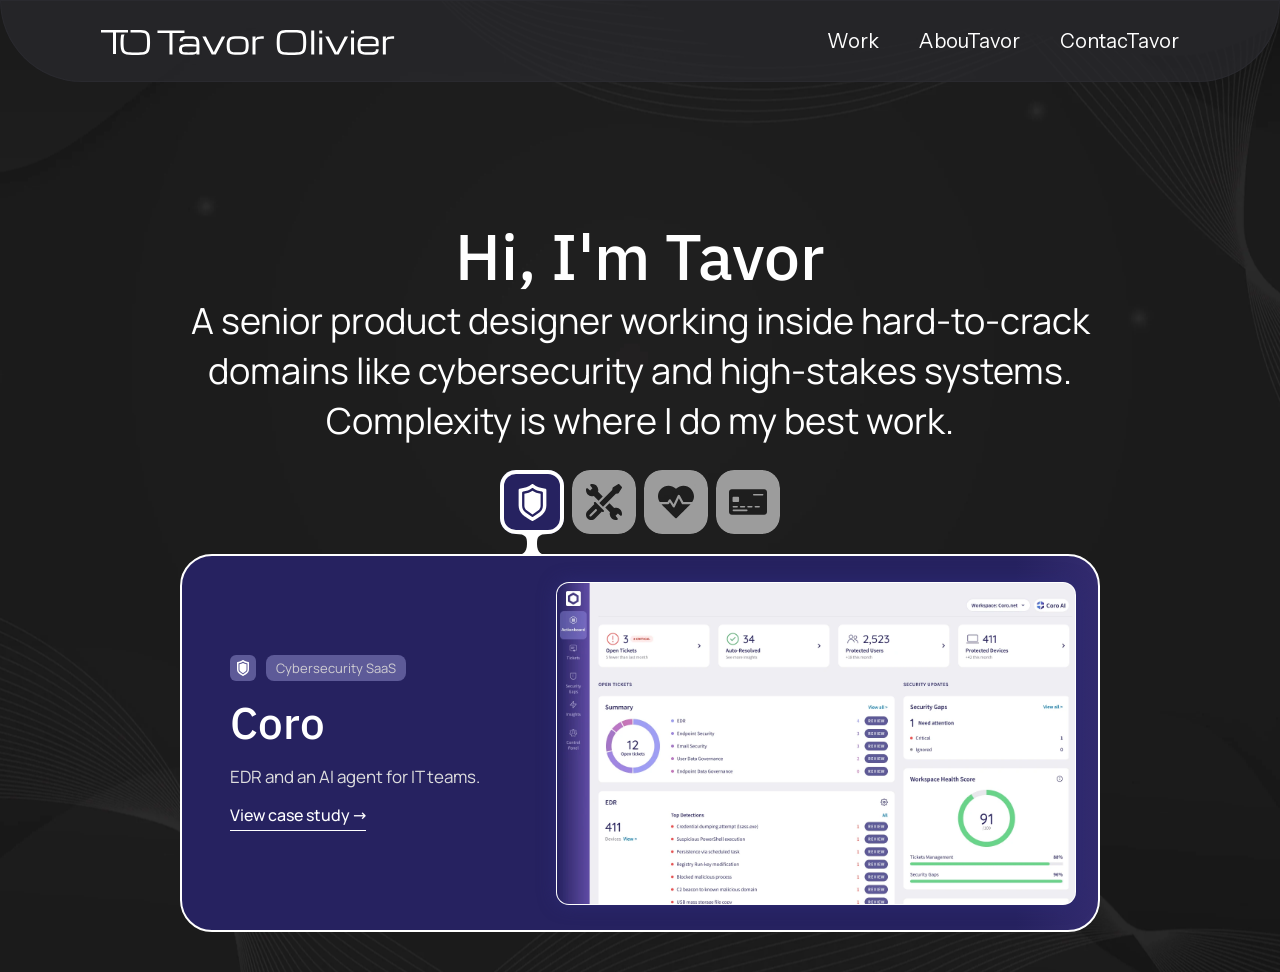
==== index.html @ 9c92b61e "Add portfolio site: home, about and shared header Home at the site root, About in about/. The header" ====
<!DOCTYPE html>
<html lang="en">
<head>
<meta charset="utf-8">
<meta name="viewport" content="width=device-width, initial-scale=1">
<title>Tavor Olivier — Product Designer</title>
<meta name="description" content="A senior product designer working inside hard-to-crack domains like cybersecurity and high-stakes systems. Complexity is where I do my best work.">
<link rel="stylesheet" href="shared/fonts.css">
<link rel="stylesheet" href="shared/header.css">
<script src="shared/header.js"></script>
<style>
  :root{
    --font-heading:"IBM Plex Sans",system-ui,sans-serif;
    --font-body:"Manrope",system-ui,sans-serif;
    --font-nav:"Instrument Sans","Manrope",system-ui,sans-serif;
    --white:#fff;
    --card-a:#262260;
    --card-b:#614DA6;
    --tag:#5D5A98;
    --tag-bg:#5D5A98;
    --tag-text:#CFCDD2;
    --shot-bg:#fff;
    --desc:#DEDEDE;
    --shadow:#2D2A75;
    --gutter:100px;
  }
  /* Each project card takes the colors of its own app. Set from the selected tab. */
  .work[data-theme="coro"]{--stop-a:91.041%;--stop-b:131.52%}
  .work[data-theme="well"]{--card-a:#0946A5;--card-b:#7091FF;--tag:#1B4494;--tag-bg:rgba(33,55,114,.45);--shot-bg:rgba(169,187,245,.4)}
  .work[data-theme="jsk"]{--card-a:#1B4A4D;--card-b:#1F3C49;--tag:#29585B;--tag-bg:rgba(15,47,52,.45);--tag-text:#E6F6F1;--desc:rgba(230,246,241,.85);--shadow:rgba(15,47,52,.55)}
  .work[data-theme="bit"]{--card-a:#2EB3B8;--card-b:#188087;--tag:#256476;--tag-bg:rgba(14,40,62,.45);--tag-text:#E6F6F1;--desc:rgba(230,246,241,.85);--shadow:rgba(14,40,62,.45)}
  *{box-sizing:border-box;margin:0;padding:0}
  html{-webkit-text-size-adjust:100%}
  body{
    min-height:100vh;
    font-family:var(--font-body);
    color:var(--white);
    background-color:#161415;
    display:flex;flex-direction:column;
  }
  /* Background (Figma 68:75): shown at design size, centered; larger windows scale it up */
  body::before{
    content:"";position:fixed;z-index:-1;left:50%;top:50%;transform:translate(-50%,-50%);pointer-events:none;
    width:max(1760px,100vw);height:max(1173px,100vh);
    background:#161415 url("img/home-bg-dark-lines.webp") center/cover no-repeat;
  }
  @media (max-width:720px){body::before{width:100vw;height:100vh;height:100lvh}}
  a{color:inherit}
  button{font:inherit;color:inherit;background:none;border:0;cursor:pointer}


  /* Hero */
  .hero{flex:1;display:flex;flex-direction:column;align-items:center;padding:138px var(--gutter) 40px}
  .hero__name{font-family:var(--font-heading);font-size:64px;line-height:72px;font-weight:500;text-align:center}
  .hero__lede{
    margin-top:4px;max-width:1040px;padding-bottom:24px;
    font-family:var(--font-body);font-weight:400;font-size:36px;line-height:50px;letter-spacing:0;text-align:center;
  }

  .hero__line{display:block;text-wrap:balance}

  /* Tabs + card */
  .work{position:relative;width:min(920px,100%);display:flex;flex-direction:column;align-items:center;gap:20px}
  .tabs{position:relative;display:flex;gap:8px}
  .tab{
    position:relative;width:64px;height:64px;display:grid;place-items:center;
    border-radius:18px;background:rgba(255,255,255,.7);opacity:.8;
    transition:opacity .2s ease,transform .2s ease,background-color .2s ease;
  }
  .tab svg{width:36px;height:36px;display:block}
  .tab:hover{opacity:1;transform:translateY(-2px)}
  .tab[aria-selected="true"]{
    opacity:1;transform:none;border-radius:16px;
    background:linear-gradient(to right,var(--card-a) var(--stop-a,0%),var(--card-b) var(--stop-b,100%));
    box-shadow:inset 0 0 0 4px var(--white);
    color:var(--white)!important;
  }
  .tab:focus-visible{outline:3px solid var(--white);outline-offset:3px}
  .tab--cyber{color:#B4748D}.tab--field{color:#B37895}.tab--health{color:#B4748D}.tab--gov{color:#C57790}.tab--fin{color:#D2899C}
  .tab--cyber svg{width:37px;height:37px}.tab--fin svg{width:38px;height:38px}
  /* Cut-out icons: the tab is a translucent plate with the icon shape punched out, so whatever is behind the tab shows through. */
  .tab:not([aria-selected="true"]){background:none}
  .tab:not([aria-selected="true"])::before{
    content:"";position:absolute;inset:0;border-radius:18px;background:rgba(255,255,255,.7);
    -webkit-mask-image:var(--ic),linear-gradient(#000,#000);mask-image:var(--ic),linear-gradient(#000,#000);
    -webkit-mask-size:var(--ics,36px) var(--ics,36px),100% 100%;mask-size:var(--ics,36px) var(--ics,36px),100% 100%;
    -webkit-mask-position:center,0 0;mask-position:center,0 0;
    -webkit-mask-repeat:no-repeat,no-repeat;mask-repeat:no-repeat,no-repeat;
    -webkit-mask-composite:xor;mask-composite:exclude;
  }
  .tab:not([aria-selected="true"]) svg{opacity:0}
  .tab--cyber{--ics:37px}.tab--fin{--ics:38px}

  .connector{
    position:absolute;top:100%;left:16px;width:32px;height:22px;z-index:2;pointer-events:none;
    color:var(--white);transition:left .35s cubic-bezier(.4,0,.2,1);
  }
  .connector svg{display:block;width:100%;height:100%}

  .card{
    position:relative;width:100%;height:378px;border-radius:32px;border:2px solid var(--white);
    background:linear-gradient(to right,var(--card-a) var(--stop-a,0%),var(--card-b) var(--stop-b,100%));
  }
  .panel{position:absolute;inset:0;animation:enter .35s ease both}
  .panel[hidden]{display:none}
  @keyframes enter{from{opacity:0;transform:translateY(6px)}to{opacity:1;transform:none}}

  .copy{position:absolute;left:48px;top:50%;transform:translateY(-50%);width:340px;display:flex;flex-direction:column;gap:16px;align-items:flex-start}
  .row{display:flex;align-items:center;gap:10px}
  .row__icon{width:26px;height:26px;border-radius:6px;background:var(--tag);display:grid;place-items:center;color:#fff}
  .row__icon svg{width:16px;height:16px;display:block}
  .row__tag{background:var(--tag-bg);color:var(--tag-text);border-radius:8px;padding:4px 10px;font-size:13px;line-height:18px;font-weight:400;white-space:nowrap}
  .copy h2{font-family:var(--font-heading);font-weight:500;font-size:44px;line-height:52px;letter-spacing:0}
  .copy p{font-size:17px;line-height:23px;color:var(--desc)}
  .copy a{display:inline-block;font-weight:500;font-size:16px;line-height:22px;padding-bottom:4px;border-bottom:1.5px solid var(--white);text-decoration:none}
  .copy a:hover{opacity:.85}
  .copy a:focus-visible{outline:2px solid #fff;outline-offset:4px;border-radius:2px}

  .shot{
    position:absolute;left:375px;top:26.5px;width:518px;height:321px;overflow:hidden;
    border-radius:12px;background:var(--shot-bg);
    box-shadow:0 0 0 1px var(--white),0 0 18px var(--shadow);
  }
  .shot img.cover{position:absolute;left:0;top:0;width:533px;height:395px;display:block;max-width:none}
  .shot--soft{background:#EFEEF1}
  /* Just say Know card: teal gradient + molecule background from the Figma design */
  .work[data-theme="jsk"] .card{background:url("img/jsk-card-bg-dark.webp") center/cover no-repeat border-box,linear-gradient(to bottom,#1B4A4D 40.87%,#1F3C49 107.39%);background-origin:border-box}
  .shot--jsk{left:476px;top:36px;width:411px;height:306px;border-radius:20px;background:rgba(230,246,241,.55)}
  .shot--jsk img{position:absolute;display:block;height:auto;border-radius:15px}
  .shot--well img{position:absolute;display:block;height:auto}
  /* Bit card: teal gradient with two soft ellipses in the corners, from the Figma design */
  .work[data-theme="bit"] .card{background:radial-gradient(ellipse 32.4% 53.1% at 86% 100.9%,rgba(46,179,184,.18) 99.6%,rgba(46,179,184,0) 100%),radial-gradient(ellipse 23.4% 44.2% at 6.8% 109.7%,rgba(46,179,184,.12) 99.6%,rgba(46,179,184,0) 100%),linear-gradient(to bottom,#2EB3B8 0%,#188087 107.39%);overflow:hidden}
  .work[data-theme="bit"] .row__icon{color:#E6F6F1}
  .copy .bitmark{display:block;width:110px;height:60.5px;margin:-4px 0 -2px}
  .shot--bit{left:476px;top:36px;width:411px;height:306px;border-radius:20px;background:rgba(230,246,241,.55)}
  .shot--bit img{position:absolute;display:block;height:auto}
  .soon{position:absolute;inset:8px;border:1.5px dashed #CFCDD2;border-radius:10px;display:grid;place-items:center;font-size:15px;color:#76757D;background:#EFEEF1}

  /* Contact */
  .contact-wrap{padding:30px var(--gutter) 60px}
  .contact{
    display:flex;align-items:center;justify-content:space-between;gap:24px;
    min-height:64px;padding:8px 56px;border-radius:59px;
    background:rgba(239,238,241,.09);-webkit-backdrop-filter:blur(4px);backdrop-filter:blur(4px);
  }
  .contact h2{font-family:var(--font-heading);font-weight:300;font-size:32px;line-height:48px}
  .contact ul{display:flex;gap:36px;list-style:none}
  .contact a{font-size:18px;line-height:25px;text-decoration:none}
  .contact a:hover{text-decoration:underline;text-underline-offset:5px}

  a:focus-visible{outline:2px solid #fff;outline-offset:4px}


  /* Tablet and phone */
  @media (max-width:1100px){
    :root{--gutter:40px}
    .hero__lede{font-size:30px;line-height:42px}
  }
  @media (max-width:980px){
    .card{height:auto}
    .panel{position:relative;inset:auto;display:flex;flex-direction:column;align-items:center;gap:28px;padding:36px 28px 32px}
    .panel[hidden]{display:none}
    .copy{position:static;transform:none;width:100%}
    .shot{position:relative;left:auto;top:auto;width:100%;max-width:518px;aspect-ratio:518/321;height:auto}
    .shot--jsk,.shot--bit{aspect-ratio:411/306;max-width:411px}
    .shot img.cover{width:103%;height:auto}
  }
  @media (max-width:720px){
    :root{--gutter:20px}
    .hero{padding:138px var(--gutter) 56px}
    .hero__name{font-size:44px;line-height:52px}
    .hero__lede{font-size:22px;line-height:32px;letter-spacing:.01em}
    .tab{width:54px;height:54px;border-radius:15px}
    .tab svg,.tab--cyber svg,.tab--fin svg{width:30px;height:30px}
    .tabs{gap:6px}
    .connector{left:11px;width:32px}
    .card{border-radius:24px}
    .copy h2{font-size:36px;line-height:44px}
    .contact{flex-direction:column;align-items:flex-start;border-radius:32px;padding:20px 24px;gap:8px}
    .contact h2{font-size:24px;line-height:34px}
    .contact-wrap{padding:16px var(--gutter) 32px}
  }
  @media (prefers-reduced-motion:reduce){
    .panel{animation:none}.connector,.tab{transition:none}
  }
</style>
</head>
<body>

<svg width="0" height="0" style="position:absolute" aria-hidden="true" focusable="false">
  <defs>
    <symbol id="i-shield" viewBox="0 0 37 37"><path fill-rule="evenodd" clip-rule="evenodd" d="M17.8814 36.819C18.2572 37.0601 18.7428 37.0601 19.1186 36.819C19.1186 36.819 23.0094 34.3452 26.4839 32.1333C30.155 29.7983 32.375 25.7514 32.375 21.4027V5.78123C32.375 5.19501 31.9356 4.70129 31.3517 4.63307C26.5359 4.06767 22.3272 2.82354 19.24 0.265915C18.8122 -0.0884756 18.1878 -0.0884756 17.76 0.265915C14.6728 2.82354 10.4641 4.06767 5.64829 4.63307C5.06439 4.70129 4.625 5.19501 4.625 5.78123V21.4027C4.625 25.7514 6.84497 29.7983 10.5161 32.1333C13.9906 34.3452 17.8814 36.819 17.8814 36.819ZM17.8294 32.7369L11.6029 28.4576C9.40606 26.9475 8.09375 24.4535 8.09375 21.7884V8.67185C8.09375 8.08795 8.52735 7.59596 9.11126 7.52427C12.5395 7.10051 15.54 6.25182 17.7369 4.33187C18.1763 3.95204 18.8237 3.95204 19.2631 4.33187C21.46 6.25182 24.4605 7.10051 27.8945 7.52427C28.4727 7.59596 28.9062 8.08795 28.9062 8.67185V21.7884C28.9062 24.4535 27.5939 26.9475 25.3971 28.4576L19.1706 32.7369L19.003 32.8386L18.7891 32.9173L18.5983 32.9485H18.4017L18.2109 32.9173L18.026 32.8514L17.8929 32.7814C17.8698 32.7675 17.8467 32.7525 17.8294 32.7369ZM18.5 30.3937L12.9153 26.5521C11.3428 25.4733 10.4062 23.6921 10.4062 21.7884V9.67894C13.5397 9.19794 16.3031 8.30359 18.5 6.68426C20.6969 8.30359 23.4603 9.19794 26.5938 9.67894V21.7884C26.5938 23.6921 25.6572 25.4733 24.0847 26.5521L18.5 30.3937Z" fill="currentColor"/></symbol>
    <symbol id="i-tools" viewBox="0 0 36 36"><path d="M12.0585 7.83246C12.2837 7.03849 12.3488 6.19566 12.2467 5.37511C12.0769 4.00859 11.472 2.7713 10.4977 1.79698C10.2432 1.54245 9.96356 1.30816 9.66663 1.10088C8.6355 0.380953 7.42198 0.000211053 6.15748 1.15901e-07C5.79572 -7.01966e-05 5.43164 0.0318517 5.07495 0.0949923C4.69948 0.161508 4.39812 0.415828 4.26902 0.775125C4.13937 1.13576 4.21003 1.52515 4.45802 1.81673L6.42495 4.12966L4.12973 6.42487L1.81688 4.45795C1.52515 4.20989 1.13569 4.1393 0.775055 4.26902C0.415688 4.39833 0.161438 4.69969 0.0949923 5.07495C0.0318517 5.43129 -7.01966e-05 5.79551 1.15901e-07 6.15741C0.000281366 7.42198 0.380953 8.6355 1.10088 9.66663C1.30795 9.96328 1.54216 10.2428 1.79698 10.4977C2.7713 11.472 4.00859 12.0769 5.37511 12.2467C6.19566 12.3488 7.03842 12.2837 7.83246 12.0585L12.531 16.757L16.757 12.531L12.0585 7.83246Z" fill="currentColor"/><path d="M23.9415 28.1676C23.7163 28.9616 23.6512 29.8044 23.7532 30.6249C23.9231 31.9915 24.5279 33.2288 25.5023 34.2031C25.7572 34.458 26.0367 34.6921 26.3334 34.8992C27.3646 35.6191 28.578 35.9998 29.8426 36.0001C30.2045 36.0001 30.5687 35.9682 30.9251 35.9051C31.3003 35.8385 31.6017 35.5844 31.731 35.225C31.8608 34.8644 31.7901 34.475 31.542 34.1833L29.5751 31.8704L31.8703 29.5752L34.1833 31.5421C34.4748 31.7901 34.8643 31.8608 35.2249 31.7311C35.5842 31.6019 35.8386 31.3006 35.905 30.9251C35.9681 30.5685 36.0001 30.2043 36 29.8427C35.9998 28.5781 35.619 27.3646 34.8991 26.3334C34.6918 26.0365 34.4576 25.7569 34.203 25.5023C33.2287 24.528 31.9914 23.9232 30.6249 23.7533C29.8043 23.6513 28.9616 23.7164 28.1675 23.9415L23.469 19.243L19.243 23.4691L23.9415 28.1676Z" fill="currentColor"/><path d="M35.6894 2.69549L33.3045 0.310628C32.9523 -0.0416373 32.4127 -0.10084 31.9925 0.166628L27.0701 3.29898C26.8289 3.45254 26.6583 3.70138 26.6022 3.98193L26.1805 6.0906L13.2908 18.9803L17.0197 22.7092L29.9093 9.81948L32.0181 9.39775C32.2986 9.34164 32.5474 9.17106 32.701 8.92975L35.8332 4.00759C36.1008 3.58733 36.0417 3.04775 35.6894 2.69549Z" fill="currentColor"/><path d="M17.6412 26.3138L9.68626 18.3588C9.27437 17.947 8.60661 17.947 8.19472 18.3588C7.78283 18.7707 7.78283 19.4385 8.19472 19.8504L8.44334 20.099L1.54217 27.0002C-0.513976 29.0563 -0.513976 32.4018 1.54217 34.4579C3.59832 36.5141 6.94379 36.5141 8.99994 34.4579L15.9011 27.5568L16.1497 27.8054C16.5616 28.2173 17.2294 28.2173 17.6413 27.8054C18.053 27.3935 18.053 26.7257 17.6412 26.3138ZM10.6104 26.8813L5.24335 32.2483C4.83146 32.6602 4.1637 32.6602 3.75181 32.2483C3.33992 31.8364 3.33992 31.1687 3.75181 30.7568L9.11884 25.3897C9.53073 24.9779 10.1985 24.9779 10.6104 25.3897C11.0222 25.8016 11.0222 26.4694 10.6104 26.8813Z" fill="currentColor"/></symbol>
    <symbol id="i-health" viewBox="0 0 36 36"><path d="M17.9898 4.74549C10.1429 -2.11775 0.165634 3.91249 0.00202879 12.0875C-0.0396633 14.1709 0.561744 16.2003 1.75886 18.0712H9.51824L10.8984 15.7709C11.2991 15.1031 12.2689 15.0816 12.6924 15.7474L15.6043 20.3232L19.849 11.3624C20.2191 10.5806 21.3223 10.5557 21.7306 11.3139L25.3691 18.0712H34.2207C40.7776 7.82326 27.8188 -3.85132 17.9898 4.74549Z" fill="currentColor"/><path d="M23.8107 19.6257L20.8623 14.1501L16.693 22.9519C16.3383 23.7007 15.295 23.7658 14.8502 23.0666L11.8291 18.3193L11.0197 19.6683C10.8291 19.986 10.4858 20.1803 10.1154 20.1803H3.42719C3.63684 20.3997 2.51945 19.2846 17.2459 33.9348C17.6572 34.344 18.3221 34.3441 18.7335 33.9348C33.2333 19.51 32.343 20.3993 32.5522 20.1803H24.7392C24.3512 20.1804 23.9946 19.9674 23.8107 19.6257Z" fill="currentColor"/></symbol>
    <symbol id="i-gov" viewBox="0 0 36 36"><path d="M33.165 10.1081L19.0688 2.52C18.405 2.16 17.6006 2.16 16.9369 2.52L2.83502 10.1081C2.46939 10.305 2.23877 10.6875 2.23877 11.1037V13.1681C2.23877 13.7925 2.74502 14.2987 3.36939 14.2987H32.6194C33.2438 14.2987 33.75 13.7925 33.75 13.1681V11.1037C33.75 10.6875 33.5194 10.305 33.1538 10.1081H33.165ZM18 11.3681C16.7456 11.3681 15.7275 10.35 15.7275 9.09562C15.7275 7.84125 16.7456 6.82312 18 6.82312C19.2544 6.82312 20.2725 7.84125 20.2725 9.09562C20.2725 10.35 19.2544 11.3681 18 11.3681Z" fill="currentColor"/><path d="M31.9781 30.0262H4.02188C3.04313 30.0262 2.25 30.8194 2.25 31.7981V33.1256C2.25 33.4687 2.52562 33.7444 2.86875 33.7444H33.1313C33.4744 33.7444 33.75 33.4687 33.75 33.1256V31.7981C33.75 30.8194 32.9569 30.0262 31.9781 30.0262Z" fill="currentColor"/><path d="M4.56189 15.4293V28.9012H7.97064V19.7718C7.97064 18.6074 8.91564 17.6624 10.08 17.6624C11.2444 17.6624 12.1894 18.6074 12.1894 19.7718V28.9012H15.8906V19.7718C15.8906 18.6074 16.8356 17.6624 18 17.6624C19.1644 17.6624 20.1094 18.6074 20.1094 19.7718V28.9012H23.8106V19.7718C23.8106 18.6074 24.7556 17.6624 25.92 17.6624C27.0844 17.6624 28.0294 18.6074 28.0294 19.7718V28.9012H31.4381V15.4293H4.56189Z" fill="currentColor"/></symbol>
    <symbol id="i-fin" viewBox="0 0 38 38"><path d="M35.2113 6.14685H2.78878C1.25103 6.14685 0 7.39788 0 8.93563V29.0645C0 30.6022 1.25103 31.8532 2.78878 31.8532H35.2112C36.749 31.8532 38 30.6022 38 29.0645V8.93563C38.0001 7.39788 36.749 6.14685 35.2113 6.14685ZM11.6892 22.8846H15.4562C15.9082 22.8846 16.2744 23.251 16.2744 23.7029C16.2744 24.1548 15.9081 24.5211 15.4562 24.5211H11.6892C11.2372 24.5211 10.8709 24.1548 10.8709 23.7029C10.8709 23.251 11.2373 22.8846 11.6892 22.8846ZM3.53876 14.677C3.53876 14.225 3.9051 13.8587 4.35702 13.8587H9.25903C9.71102 13.8587 10.0773 14.2251 10.0773 14.677V18.2212C10.0773 18.6731 9.71095 19.0394 9.25903 19.0394H4.35702C3.90503 19.0394 3.53876 18.6731 3.53876 18.2212V14.677ZM4.35702 22.8846H8.124C8.57599 22.8846 8.94226 23.251 8.94226 23.7029C8.94226 24.1548 8.57592 24.5211 8.124 24.5211H4.35702C3.90503 24.5211 3.53876 24.1548 3.53876 23.7029C3.53876 23.251 3.90518 22.8846 4.35702 22.8846ZM17.8051 28.1599H4.35702C3.90503 28.1599 3.53876 27.7935 3.53876 27.3416C3.53876 26.8897 3.9051 26.5233 4.35702 26.5233H17.8051C18.2571 26.5233 18.6234 26.8897 18.6234 27.3416C18.6234 27.7935 18.2571 28.1599 17.8051 28.1599ZM22.7883 24.5211H19.0213C18.5693 24.5211 18.2031 24.1548 18.2031 23.7029C18.2031 23.251 18.5694 22.8846 19.0213 22.8846H22.7883C23.2403 22.8846 23.6066 23.251 23.6066 23.7029C23.6066 24.1548 23.2403 24.5211 22.7883 24.5211ZM30.1205 24.5211H26.3535C25.9015 24.5211 25.5352 24.1548 25.5352 23.7029C25.5352 23.251 25.9016 22.8846 26.3535 22.8846H30.1205C30.5725 22.8846 30.9387 23.251 30.9387 23.7029C30.9387 24.1548 30.5723 24.5211 30.1205 24.5211ZM33.6431 12.5677H24.7584C24.3064 12.5677 23.9401 12.2014 23.9401 11.7495C23.9401 11.2976 24.3065 10.9312 24.7584 10.9312H33.6431C34.0951 10.9312 34.4613 11.2976 34.4613 11.7495C34.4613 12.2014 34.0949 12.5677 33.6431 12.5677Z" fill="currentColor"/></symbol>
  </defs>
</svg>

<site-header current="home" root=""></site-header>

<main class="hero" id="work">
  <p class="hero__name">Hi, I'm Tavor</p>
  <h1 class="hero__lede"><span class="hero__line">A senior product designer working inside hard-to-crack domains like cybersecurity and high-stakes systems.</span> <span class="hero__line">Complexity is where I do my best&nbsp;work.</span></h1>

  <section class="work" data-theme="coro" aria-label="Selected work">
    <div class="tabs" role="tablist" aria-label="Project fields">
      <button class="tab tab--cyber" role="tab" id="tab-coro" data-theme="coro" aria-controls="panel-coro" aria-selected="true" aria-label="Cybersecurity" title="Cybersecurity"><svg aria-hidden="true"><use href="#i-shield"/></svg></button>
      <button class="tab tab--field" role="tab" id="tab-well" data-theme="well" aria-controls="panel-well" aria-selected="false" tabindex="-1" aria-label="Field operations" title="Field operations"><svg aria-hidden="true"><use href="#i-tools"/></svg></button>
      <button class="tab tab--health" role="tab" id="tab-jsk" data-theme="jsk" aria-controls="panel-jsk" aria-selected="false" tabindex="-1" aria-label="Public health" title="Public health"><svg aria-hidden="true"><use href="#i-health"/></svg></button>
      <button class="tab tab--fin" role="tab" id="tab-bit" data-theme="bit" aria-controls="panel-bit" aria-selected="false" tabindex="-1" aria-label="Fintech" title="Fintech"><svg aria-hidden="true"><use href="#i-fin"/></svg></button>
      <span class="connector" id="connector" aria-hidden="true">
        <svg viewBox="0 0 32 20" preserveAspectRatio="none"><path d="M0 0H32C22 0 21 3 21 9C21 17 26 19 32 20H0C6 19 11 17 11 9C11 3 10 0 0 0Z" fill="currentColor"/></svg>
      </span>
    </div>

    <div class="card">
      <!-- Coro -->
      <div class="panel" role="tabpanel" id="panel-coro" aria-labelledby="tab-coro">
        <div class="copy">
          <div class="row"><span class="row__icon"><svg aria-hidden="true"><use href="#i-shield"/></svg></span><span class="row__tag">Cybersecurity SaaS</span></div>
          <h2>Coro</h2>
          <p>EDR and an AI agent for IT teams.</p>
          <a href="https://claude.ai/artifact/3WzEWw4CBtZPZ6rpHVySbU">View case study →</a>
        </div>
        <div class="shot"><img class="cover" src="img/coro-actionboard.webp" alt="Coro Actionboard, the EDR-focused dashboard" width="533" height="395"></div>
      </div>

      <!-- WellCheck -->
      <div class="panel" role="tabpanel" id="panel-well" aria-labelledby="tab-well" hidden>
        <div class="copy">
          <div class="row"><span class="row__icon"><svg aria-hidden="true"><use href="#i-tools"/></svg></span><span class="row__tag">Field operations app</span></div>
          <h2>WellCheck</h2>
          <p>A field app for water facilities.</p>
          <a href="https://claude.ai/artifact/RDVKtamZ2bLHUxmN8srbVg">View case study →</a>
        </div>
        <div class="shot shot--well">
          <img src="img/wc-facility.webp" alt="WellCheck facility screen" style="left:8.11%;top:35.36%;width:25.1%" width="375" height="853">
          <img src="img/wc-home.webp" alt="WellCheck home screen" style="left:38.22%;top:17.29%;width:25.68%" width="375" height="853">
          <img src="img/wc-sent.webp" alt="WellCheck report sent confirmation" style="left:68.92%;top:35.36%;width:25.68%" width="375" height="608">
        </div>
      </div>

      <!-- Just say Know -->
      <div class="panel" role="tabpanel" id="panel-jsk" aria-labelledby="tab-jsk" hidden>
        <div class="copy">
          <div class="row"><span class="row__icon"><svg aria-hidden="true"><use href="#i-health"/></svg></span><span class="row__tag">Harm-reduction platform</span></div>
          <h2>Just say Know</h2>
          <p>Harm-reduction app made with ILSAM.</p>
          <a href="https://claude.ai/artifact/MDgKPvbNe3DmniLfr1K5YV">View case study →</a>
        </div>
        <div class="shot shot--jsk">
          <img src="img/jsk-mood-full.webp" alt="Just say Know mood check-in screen, cropped to its lower part" style="left:-1.2%;top:-59.68%;width:50%" width="400" height="863">
          <img src="img/jsk-substances-full.webp" alt="Just say Know all-substances screen" style="left:55.2%;top:10.75%;width:50%" width="400" height="863">
        </div>
      </div>


      <!-- Bit -->
      <div class="panel" role="tabpanel" id="panel-bit" aria-labelledby="tab-bit" hidden>
        <div class="copy">
          <div class="row"><span class="row__icon"><svg aria-hidden="true"><use href="#i-fin"/></svg></span><span class="row__tag">Concept · two new features</span></div>
          <img class="bitmark" src="img/bit-wordmark.webp" alt="Bit" width="480" height="264">
          <p>Making money transfers safer.</p>
          <a href="https://claude.ai/artifact/Xs72j4zhKjkY12fYZUa3dE">View case study →</a>
        </div>
        <div class="shot shot--bit">
          <img src="img/bit-transfer.webp" alt="Bit transfer-in-process screen" style="left:2.8%;top:10.75%;width:50%" width="500" height="1079">
          <img src="img/bit-number-check.webp" alt="Bit number-check screen" style="left:57.6%;top:3.23%;width:50.5%" width="505" height="1081">
        </div>
      </div>
    </div>
  </section>
</main>




<script>
(function(){
  [].forEach.call(document.querySelectorAll('.tab'),function(t){
    var use=t.querySelector('use');if(!use)return;
    var sym=document.querySelector(use.getAttribute('href'));if(!sym)return;
    var svg='<svg xmlns="http://www.w3.org/2000/svg" viewBox="'+sym.getAttribute('viewBox')+'">'+sym.innerHTML+'</svg>';
    t.style.setProperty('--ic','url("data:image/svg+xml,'+encodeURIComponent(svg)+'")');
  });
})();
(function(){
  var tabs=[].slice.call(document.querySelectorAll('[role="tab"]'));
  var panels=tabs.map(function(t){return document.getElementById(t.getAttribute('aria-controls'));});
  var connector=document.getElementById('connector');
  var work=document.querySelector('.work');
  function place(i){
    var t=tabs[i];
    connector.style.left=(t.offsetLeft+t.offsetWidth/2-connector.offsetWidth/2)+'px';
  }
  function select(i,focus){
    tabs.forEach(function(t,k){
      var on=k===i;
      t.setAttribute('aria-selected',on?'true':'false');
      t.tabIndex=on?0:-1;
      panels[k].hidden=!on;
    });
    place(i);
    work.dataset.theme=tabs[i].dataset.theme||'coro';
    if(focus)tabs[i].focus();
  }
  tabs.forEach(function(t,i){
    t.addEventListener('click',function(){select(i);});
    t.addEventListener('keydown',function(e){
      var n=null;
      if(e.key==='ArrowRight')n=(i+1)%tabs.length;
      else if(e.key==='ArrowLeft')n=(i+tabs.length-1)%tabs.length;
      else if(e.key==='Home')n=0;
      else if(e.key==='End')n=tabs.length-1;
      if(n!==null){e.preventDefault();select(n,true);}
    });
  });
  function current(){for(var i=0;i<tabs.length;i++){if(tabs[i].getAttribute('aria-selected')==='true')return i;}return 0;}
  window.addEventListener('resize',function(){place(current());});
  if(document.fonts&&document.fonts.ready){document.fonts.ready.then(function(){place(current());});}
  place(0);
})();

</script>
</body>
</html>
---- shared/fonts.css ----
/* All site fonts, served from shared/fonts. */
@font-face{font-family:"Manrope";font-weight:400;font-style:normal;font-display:swap;src:url("fonts/Manrope-Regular.woff") format("woff")}
@font-face{font-family:"Manrope";font-weight:500;font-style:normal;font-display:swap;src:url("fonts/Manrope-Medium.woff") format("woff")}
@font-face{font-family:"IBM Plex Sans";font-weight:300;font-style:normal;font-display:swap;src:url("fonts/IBMPlexSans-Light.woff") format("woff")}
@font-face{font-family:"IBM Plex Sans";font-weight:400;font-style:normal;font-display:swap;src:url("fonts/IBMPlexSans-Regular.woff") format("woff")}
@font-face{font-family:"IBM Plex Sans";font-weight:500;font-style:normal;font-display:swap;src:url("fonts/IBMPlexSans-Medium.woff") format("woff")}
@font-face{font-family:"IBM Plex Sans";font-weight:700;font-style:normal;font-display:swap;src:url("fonts/IBMPlexSans-Bold.woff") format("woff")}
/* Instrument Sans and Michroma: downloaded from Google Fonts (SIL Open Font License), same files and ranges Google serves */
@font-face{font-family:"Instrument Sans";font-style:normal;font-weight:400;font-stretch:100%;font-display:swap;src:url("fonts/InstrumentSans-Regular-latin-ext.woff2") format("woff2");unicode-range:U+0100-02BA,U+02BD-02C5,U+02C7-02CC,U+02CE-02D7,U+02DD-02FF,U+0304,U+0308,U+0329,U+1D00-1DBF,U+1E00-1E9F,U+1EF2-1EFF,U+2020,U+20A0-20AB,U+20AD-20C4,U+2113,U+2C60-2C7F,U+A720-A7FF}
@font-face{font-family:"Instrument Sans";font-style:normal;font-weight:400;font-stretch:100%;font-display:swap;src:url("fonts/InstrumentSans-Regular-latin.woff2") format("woff2");unicode-range:U+0000-00FF,U+0131,U+0152-0153,U+02BB-02BC,U+02C6,U+02DA,U+02DC,U+0304,U+0308,U+0329,U+2000-206F,U+20AC,U+2122,U+2191,U+2193,U+2212,U+2215,U+FEFF,U+FFFD}
@font-face{font-family:"Michroma";font-style:normal;font-weight:400;font-display:swap;src:url("fonts/Michroma-Regular-latin-ext.woff2") format("woff2");unicode-range:U+0100-02BA,U+02BD-02C5,U+02C7-02CC,U+02CE-02D7,U+02DD-02FF,U+0304,U+0308,U+0329,U+1D00-1DBF,U+1E00-1E9F,U+1EF2-1EFF,U+2020,U+20A0-20AB,U+20AD-20C4,U+2113,U+2C60-2C7F,U+A720-A7FF}
@font-face{font-family:"Michroma";font-style:normal;font-weight:400;font-display:swap;src:url("fonts/Michroma-Regular-latin.woff2") format("woff2");unicode-range:U+0000-00FF,U+0131,U+0152-0153,U+02BB-02BC,U+02C6,U+02DA,U+02DC,U+0304,U+0308,U+0329,U+2000-206F,U+20AC,U+2122,U+2191,U+2193,U+2212,U+2215,U+FEFF,U+FFFD}
---- shared/header.css ----
/* Shared site header: logo, Work, AbouTavor, ContacTavor and the contact bubble.
   Used by every page through shared/header.js. Pages set --gutter, --font-nav and --font-heading. */
.header{display:flex;align-items:center;justify-content:space-between;height:82px;padding:0 var(--gutter)}
.logo{position:relative;display:block;width:307px;height:38px;border-radius:4px;flex:none}
.nlin{position:absolute;left:0;top:0;width:307px;height:38px;transform-origin:0 0}
.nlin>*{position:absolute;left:0;top:0;display:block}
.nlt{color:#fff;font-family:"Michroma",sans-serif;font-size:32px;line-height:normal;white-space:nowrap}
.nlini{width:307px;height:38px;opacity:0}
.nlini .nlav{position:absolute;left:18px;top:-4.34px;width:89px;height:38px;opacity:1}
.nlav .nlt,.nlli .nlt{position:absolute;left:0;top:23px;transform:translateY(-50%)}
.nlli{left:155.52px;top:-4.34px;width:88px;height:46px;opacity:0}
.logo.anim .nlini{animation:nlIni 3.15s linear 1 both}
.logo.anim .nlav{animation:nlAv 3.15s linear 1 both}
.logo.anim .nlli{animation:nlLi 3.15s linear 1 both}
.logo.anim .nlfin{animation:nlFin 3.15s linear 1 both}
.logo.anim .nlO{animation:nlO 3.15s linear 1 both}
@keyframes nlIni{0%{opacity:1}58.73%{opacity:1;animation-timing-function:ease-in-out}76.19%{opacity:0}100%{opacity:0}}
@keyframes nlAv{0%{opacity:0}15.873%{opacity:0;animation-timing-function:ease-in-out}30.159%{opacity:1}100%{opacity:1}}
@keyframes nlLi{0%{opacity:0}33.333%{opacity:0;animation-timing-function:ease-in-out}46.032%{opacity:1}58.73%{opacity:1;animation-timing-function:ease-in-out}76.19%{opacity:0}100%{opacity:0}}
@keyframes nlFin{0%{opacity:0}82.54%{opacity:0;animation-timing-function:ease-in-out}93.651%{opacity:1}100%{opacity:1}}
@keyframes nlO{0%{transform:translateX(0)}9.524%{transform:translateX(0);animation-timing-function:ease-in-out}33.333%{transform:translateX(104.469px)}58.73%{transform:translateX(104.469px);animation-timing-function:ease-in-out}82.54%{transform:translateX(0)}100%{transform:translateX(0)}}
.nav{display:flex;gap:40px;align-items:center}
.nav a{font-family:var(--font-nav);font-size:20px;line-height:28px;font-weight:400;text-decoration:none}
.nav a:hover{text-decoration:underline;text-underline-offset:6px}

/* Contact bubble: shape and color from the design (Figma 70:84); the tail points at the nav button */
/* Sticky header: it is the panel itself (Figma 28:1503): full width, 82px, translucent dark, deep rounded bottom */
.header{position:sticky;top:0;z-index:30;background:rgba(42,42,47,.72);border:1px solid #2a2a2f;border-radius:0 0 345px 345px}
.nav__btn{font-family:var(--font-nav);font-size:20px;line-height:28px;font-weight:400;color:inherit;cursor:pointer;transition:color .18s ease}
.nav__btn:hover,.nav__btn:focus-visible,.nav__btn[aria-expanded="true"]{color:#FB509F}
.nav__btn:focus-visible{outline:2px solid #FB509F;outline-offset:4px;border-radius:4px}
.bubble{
  --ax:300px;
  position:absolute;left:0;top:0;z-index:20;width:374px;max-width:calc(100vw - 24px);min-height:115px;
  display:flex;flex-direction:column;justify-content:center;padding:20px 32px;
  border-radius:14px;
  -webkit-backdrop-filter:blur(14px);backdrop-filter:blur(14px);
  transform-origin:var(--ax) -23px;
  opacity:0;visibility:hidden;transform:translateY(-8px) scale(.94);
  transition:opacity .2s ease,transform .24s cubic-bezier(.2,.8,.3,1),visibility 0s linear .24s;
}
.bubble.is-open{opacity:1;visibility:visible;transform:none;transition-delay:0s}
/* body and tail share one black 80% layer (plus the 14px backdrop blur on .bubble), so the join has no seam; the 1px pink outline is drawn on top at full strength */
.bubble__bg{position:absolute;inset:0;z-index:-1;border-radius:inherit;background:#000;opacity:.8;pointer-events:none}
.bubble__tail{position:absolute;bottom:calc(100% - .5px);left:calc(var(--ax) - 23px);display:block;fill:#000;overflow:visible}
.bubble__ring{position:absolute;inset:0;border:1px solid #FB509F;border-radius:inherit;pointer-events:none;clip-path:polygon(0 0,calc(var(--ax) - 23px) 0,calc(var(--ax) - 23px) 3px,calc(var(--ax) + 23px) 3px,calc(var(--ax) + 23px) 0,100% 0,100% 100%,0 100%)}
.bubble__line{position:absolute;bottom:calc(100% - .5px);left:calc(var(--ax) - 23px);display:block;fill:none;stroke:#FB509F;stroke-width:1;stroke-linejoin:round;overflow:visible;pointer-events:none}
.bubble h2{color:#FB509F;font-family:var(--font-heading);font-weight:300;font-size:24px;line-height:34px;margin-bottom:12px;white-space:nowrap;text-align:center}
.bubble ul{display:flex;gap:28px;list-style:none;justify-content:center}
.bubble a{color:#FB509F;font-size:18px;line-height:25px;text-decoration:underline;text-decoration-thickness:1px;text-underline-offset:5px;text-decoration-color:rgba(251,80,159,.75);transition:text-decoration-color .15s ease,text-decoration-thickness .15s ease}
.bubble a:hover{text-decoration-thickness:2px;text-decoration-color:#FB509F}
@media (max-width:720px){
  .nav__btn{font-size:17px}
  .bubble{width:max-content;min-height:0;padding:16px 26px 18px}
  .bubble h2{white-space:nowrap;font-size:20px;line-height:28px;margin-bottom:8px}
  .bubble ul{gap:24px}
  .bubble a{font-size:16px;line-height:22px}
}
@media (prefers-reduced-motion:reduce){.bubble{transition:none}}
/* header on small screens: logo centered, the three links centered under it */
@media (max-width:720px){.header{height:auto;flex-direction:column;justify-content:center;align-items:center;gap:8px;padding:22px var(--gutter);border-bottom-left-radius:44px;border-bottom-right-radius:44px}}
/* small screens: logo and links scaled down */
@media (max-width:720px){
  .header{flex-wrap:wrap;gap:8px}
  .logo{width:220px;height:27px}
  .nlin{transform:scale(.7166)}
  .nav{gap:24px}.nav a{font-size:17px}
}
@media (prefers-reduced-motion:reduce){
  .logo.anim *{animation:none!important}
}
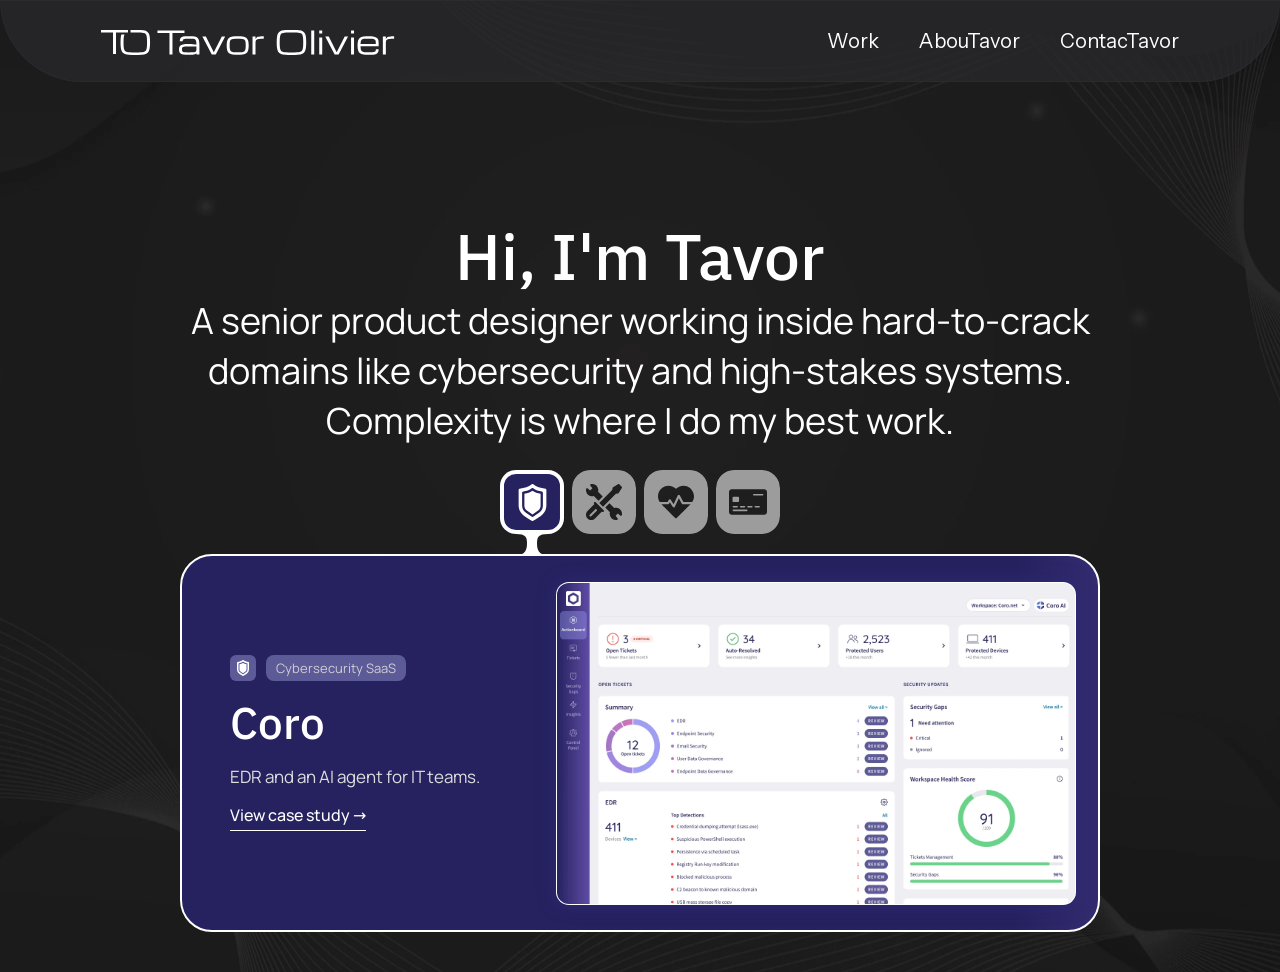
==== commit 4ae12f79: "Add WellCheck case study page WellCheck at work/wellcheck/, built from the approved preview with the" ====
--- a/index.html
+++ b/index.html
@@ -221,7 +221,7 @@
           <div class="row"><span class="row__icon"><svg aria-hidden="true"><use href="#i-shield"/></svg></span><span class="row__tag">Cybersecurity SaaS</span></div>
           <h2>Coro</h2>
           <p>EDR and an AI agent for IT teams.</p>
-          <a href="https://claude.ai/artifact/3WzEWw4CBtZPZ6rpHVySbU">View case study →</a>
+          <a href="work/coro/">View case study →</a>
         </div>
         <div class="shot"><img class="cover" src="img/coro-actionboard.webp" alt="Coro Actionboard, the EDR-focused dashboard" width="533" height="395"></div>
       </div>
@@ -232,7 +232,7 @@
           <div class="row"><span class="row__icon"><svg aria-hidden="true"><use href="#i-tools"/></svg></span><span class="row__tag">Field operations app</span></div>
           <h2>WellCheck</h2>
           <p>A field app for water facilities.</p>
-          <a href="https://claude.ai/artifact/RDVKtamZ2bLHUxmN8srbVg">View case study →</a>
+          <a href="work/wellcheck/">View case study →</a>
         </div>
         <div class="shot shot--well">
           <img src="img/wc-facility.webp" alt="WellCheck facility screen" style="left:8.11%;top:35.36%;width:25.1%" width="375" height="853">
--- a/shared/header.css
+++ b/shared/header.css
@@ -1,7 +1,20 @@
 /* Shared site header: logo, Work, AbouTavor, ContacTavor and the contact bubble.
-   Used by every page through shared/header.js. Pages set --gutter, --font-nav and --font-heading. */
-.header{display:flex;align-items:center;justify-content:space-between;height:82px;padding:0 var(--gutter)}
-.logo{position:relative;display:block;width:307px;height:38px;border-radius:4px;flex:none}
+   Used by every page through shared/header.js. Self-contained: its class names start with
+   site- and it sets its own basics, so a page's own styles (case studies included) don't leak in. */
+.site-header{
+  --sh-gutter:100px;
+  --sh-font-nav:"Instrument Sans","Manrope",system-ui,sans-serif;
+  --sh-font-heading:"IBM Plex Sans",system-ui,sans-serif;
+  color:#fff;font-family:"Manrope",system-ui,sans-serif;font-size:16px;line-height:normal;text-align:left;-webkit-font-smoothing:auto;
+}
+@media (max-width:1100px){.site-header{--sh-gutter:40px}}
+@media (max-width:720px){.site-header{--sh-gutter:20px}}
+:where(.site-header,.site-header *){box-sizing:border-box;margin:0;padding:0}
+.site-header :where(a){color:inherit}
+.site-header :where(button){font:inherit;color:inherit;background:none;border:0;cursor:pointer}
+.site-header :where(ul){list-style:none}
+.site-header{display:flex;align-items:center;justify-content:space-between;height:82px;padding:0 var(--sh-gutter)}
+.site-logo{position:relative;display:block;width:307px;height:38px;border-radius:4px;flex:none}
 .nlin{position:absolute;left:0;top:0;width:307px;height:38px;transform-origin:0 0}
 .nlin>*{position:absolute;left:0;top:0;display:block}
 .nlt{color:#fff;font-family:"Michroma",sans-serif;font-size:32px;line-height:normal;white-space:nowrap}
@@ -9,27 +22,27 @@
 .nlini .nlav{position:absolute;left:18px;top:-4.34px;width:89px;height:38px;opacity:1}
 .nlav .nlt,.nlli .nlt{position:absolute;left:0;top:23px;transform:translateY(-50%)}
 .nlli{left:155.52px;top:-4.34px;width:88px;height:46px;opacity:0}
-.logo.anim .nlini{animation:nlIni 3.15s linear 1 both}
-.logo.anim .nlav{animation:nlAv 3.15s linear 1 both}
-.logo.anim .nlli{animation:nlLi 3.15s linear 1 both}
-.logo.anim .nlfin{animation:nlFin 3.15s linear 1 both}
-.logo.anim .nlO{animation:nlO 3.15s linear 1 both}
+.site-logo.anim .nlini{animation:nlIni 3.15s linear 1 both}
+.site-logo.anim .nlav{animation:nlAv 3.15s linear 1 both}
+.site-logo.anim .nlli{animation:nlLi 3.15s linear 1 both}
+.site-logo.anim .nlfin{animation:nlFin 3.15s linear 1 both}
+.site-logo.anim .nlO{animation:nlO 3.15s linear 1 both}
 @keyframes nlIni{0%{opacity:1}58.73%{opacity:1;animation-timing-function:ease-in-out}76.19%{opacity:0}100%{opacity:0}}
 @keyframes nlAv{0%{opacity:0}15.873%{opacity:0;animation-timing-function:ease-in-out}30.159%{opacity:1}100%{opacity:1}}
 @keyframes nlLi{0%{opacity:0}33.333%{opacity:0;animation-timing-function:ease-in-out}46.032%{opacity:1}58.73%{opacity:1;animation-timing-function:ease-in-out}76.19%{opacity:0}100%{opacity:0}}
 @keyframes nlFin{0%{opacity:0}82.54%{opacity:0;animation-timing-function:ease-in-out}93.651%{opacity:1}100%{opacity:1}}
 @keyframes nlO{0%{transform:translateX(0)}9.524%{transform:translateX(0);animation-timing-function:ease-in-out}33.333%{transform:translateX(104.469px)}58.73%{transform:translateX(104.469px);animation-timing-function:ease-in-out}82.54%{transform:translateX(0)}100%{transform:translateX(0)}}
-.nav{display:flex;gap:40px;align-items:center}
-.nav a{font-family:var(--font-nav);font-size:20px;line-height:28px;font-weight:400;text-decoration:none}
-.nav a:hover{text-decoration:underline;text-underline-offset:6px}
+.site-nav{display:flex;gap:40px;align-items:center}
+.site-nav a{font-family:var(--sh-font-nav);font-size:20px;line-height:28px;font-weight:400;text-decoration:none}
+.site-nav a:hover{color:inherit;text-decoration:underline;text-underline-offset:6px}
 
 /* Contact bubble: shape and color from the design (Figma 70:84); the tail points at the nav button */
 /* Sticky header: it is the panel itself (Figma 28:1503): full width, 82px, translucent dark, deep rounded bottom */
-.header{position:sticky;top:0;z-index:30;background:rgba(42,42,47,.72);border:1px solid #2a2a2f;border-radius:0 0 345px 345px}
-.nav__btn{font-family:var(--font-nav);font-size:20px;line-height:28px;font-weight:400;color:inherit;cursor:pointer;transition:color .18s ease}
-.nav__btn:hover,.nav__btn:focus-visible,.nav__btn[aria-expanded="true"]{color:#FB509F}
-.nav__btn:focus-visible{outline:2px solid #FB509F;outline-offset:4px;border-radius:4px}
-.bubble{
+.site-header{position:sticky;top:0;z-index:30;background:rgba(42,42,47,.72);border:1px solid #2a2a2f;border-radius:0 0 345px 345px}
+.site-nav__btn{font-family:var(--sh-font-nav);font-size:20px;line-height:28px;font-weight:400;color:inherit;cursor:pointer;transition:color .18s ease}
+.site-nav__btn:hover,.site-nav__btn:focus-visible,.site-nav__btn[aria-expanded="true"]{color:#FB509F}
+.site-nav__btn:focus-visible{outline:2px solid #FB509F;outline-offset:4px;border-radius:4px}
+.site-bubble{
   --ax:300px;
   position:absolute;left:0;top:0;z-index:20;width:374px;max-width:calc(100vw - 24px);min-height:115px;
   display:flex;flex-direction:column;justify-content:center;padding:20px 32px;
@@ -39,33 +52,33 @@
   opacity:0;visibility:hidden;transform:translateY(-8px) scale(.94);
   transition:opacity .2s ease,transform .24s cubic-bezier(.2,.8,.3,1),visibility 0s linear .24s;
 }
-.bubble.is-open{opacity:1;visibility:visible;transform:none;transition-delay:0s}
-/* body and tail share one black 80% layer (plus the 14px backdrop blur on .bubble), so the join has no seam; the 1px pink outline is drawn on top at full strength */
-.bubble__bg{position:absolute;inset:0;z-index:-1;border-radius:inherit;background:#000;opacity:.8;pointer-events:none}
-.bubble__tail{position:absolute;bottom:calc(100% - .5px);left:calc(var(--ax) - 23px);display:block;fill:#000;overflow:visible}
-.bubble__ring{position:absolute;inset:0;border:1px solid #FB509F;border-radius:inherit;pointer-events:none;clip-path:polygon(0 0,calc(var(--ax) - 23px) 0,calc(var(--ax) - 23px) 3px,calc(var(--ax) + 23px) 3px,calc(var(--ax) + 23px) 0,100% 0,100% 100%,0 100%)}
-.bubble__line{position:absolute;bottom:calc(100% - .5px);left:calc(var(--ax) - 23px);display:block;fill:none;stroke:#FB509F;stroke-width:1;stroke-linejoin:round;overflow:visible;pointer-events:none}
-.bubble h2{color:#FB509F;font-family:var(--font-heading);font-weight:300;font-size:24px;line-height:34px;margin-bottom:12px;white-space:nowrap;text-align:center}
-.bubble ul{display:flex;gap:28px;list-style:none;justify-content:center}
-.bubble a{color:#FB509F;font-size:18px;line-height:25px;text-decoration:underline;text-decoration-thickness:1px;text-underline-offset:5px;text-decoration-color:rgba(251,80,159,.75);transition:text-decoration-color .15s ease,text-decoration-thickness .15s ease}
-.bubble a:hover{text-decoration-thickness:2px;text-decoration-color:#FB509F}
+.site-bubble.is-open{opacity:1;visibility:visible;transform:none;transition-delay:0s}
+/* body and tail share one black 80% layer (plus the 14px backdrop blur on .site-bubble), so the join has no seam; the 1px pink outline is drawn on top at full strength */
+.site-bubble__bg{position:absolute;inset:0;z-index:-1;border-radius:inherit;background:#000;opacity:.8;pointer-events:none}
+.site-bubble__tail{position:absolute;bottom:calc(100% - .5px);left:calc(var(--ax) - 23px);display:block;fill:#000;overflow:visible}
+.site-bubble__ring{position:absolute;inset:0;border:1px solid #FB509F;border-radius:inherit;pointer-events:none;clip-path:polygon(0 0,calc(var(--ax) - 23px) 0,calc(var(--ax) - 23px) 3px,calc(var(--ax) + 23px) 3px,calc(var(--ax) + 23px) 0,100% 0,100% 100%,0 100%)}
+.site-bubble__line{position:absolute;bottom:calc(100% - .5px);left:calc(var(--ax) - 23px);display:block;fill:none;stroke:#FB509F;stroke-width:1;stroke-linejoin:round;overflow:visible;pointer-events:none}
+.site-bubble h2{color:#FB509F;letter-spacing:normal;font-family:var(--sh-font-heading);font-weight:300;font-size:24px;line-height:34px;margin-bottom:12px;white-space:nowrap;text-align:center}
+.site-bubble ul{display:flex;gap:28px;list-style:none;justify-content:center}
+.site-bubble a{color:#FB509F;font-size:18px;line-height:25px;text-decoration:underline;text-decoration-thickness:1px;text-underline-offset:5px;text-decoration-color:rgba(251,80,159,.75);transition:text-decoration-color .15s ease,text-decoration-thickness .15s ease}
+.site-bubble a:hover{color:#FB509F;text-decoration-thickness:2px;text-decoration-color:#FB509F}
 @media (max-width:720px){
-  .nav__btn{font-size:17px}
-  .bubble{width:max-content;min-height:0;padding:16px 26px 18px}
-  .bubble h2{white-space:nowrap;font-size:20px;line-height:28px;margin-bottom:8px}
-  .bubble ul{gap:24px}
-  .bubble a{font-size:16px;line-height:22px}
+  .site-nav__btn{font-size:17px}
+  .site-bubble{width:max-content;min-height:0;padding:16px 26px 18px}
+  .site-bubble h2{white-space:nowrap;font-size:20px;line-height:28px;margin-bottom:8px}
+  .site-bubble ul{gap:24px}
+  .site-bubble a{font-size:16px;line-height:22px}
 }
-@media (prefers-reduced-motion:reduce){.bubble{transition:none}}
+@media (prefers-reduced-motion:reduce){.site-bubble{transition:none}}
 /* header on small screens: logo centered, the three links centered under it */
-@media (max-width:720px){.header{height:auto;flex-direction:column;justify-content:center;align-items:center;gap:8px;padding:22px var(--gutter);border-bottom-left-radius:44px;border-bottom-right-radius:44px}}
+@media (max-width:720px){.site-header{height:auto;flex-direction:column;justify-content:center;align-items:center;gap:8px;padding:22px var(--sh-gutter);border-bottom-left-radius:44px;border-bottom-right-radius:44px}}
 /* small screens: logo and links scaled down */
 @media (max-width:720px){
-  .header{flex-wrap:wrap;gap:8px}
-  .logo{width:220px;height:27px}
+  .site-header{flex-wrap:wrap;gap:8px}
+  .site-logo{width:220px;height:27px}
   .nlin{transform:scale(.7166)}
-  .nav{gap:24px}.nav a{font-size:17px}
+  .site-nav{gap:24px}.site-nav a{font-size:17px}
 }
 @media (prefers-reduced-motion:reduce){
-  .logo.anim *{animation:none!important}
+  .site-logo.anim *{animation:none!important}
 }
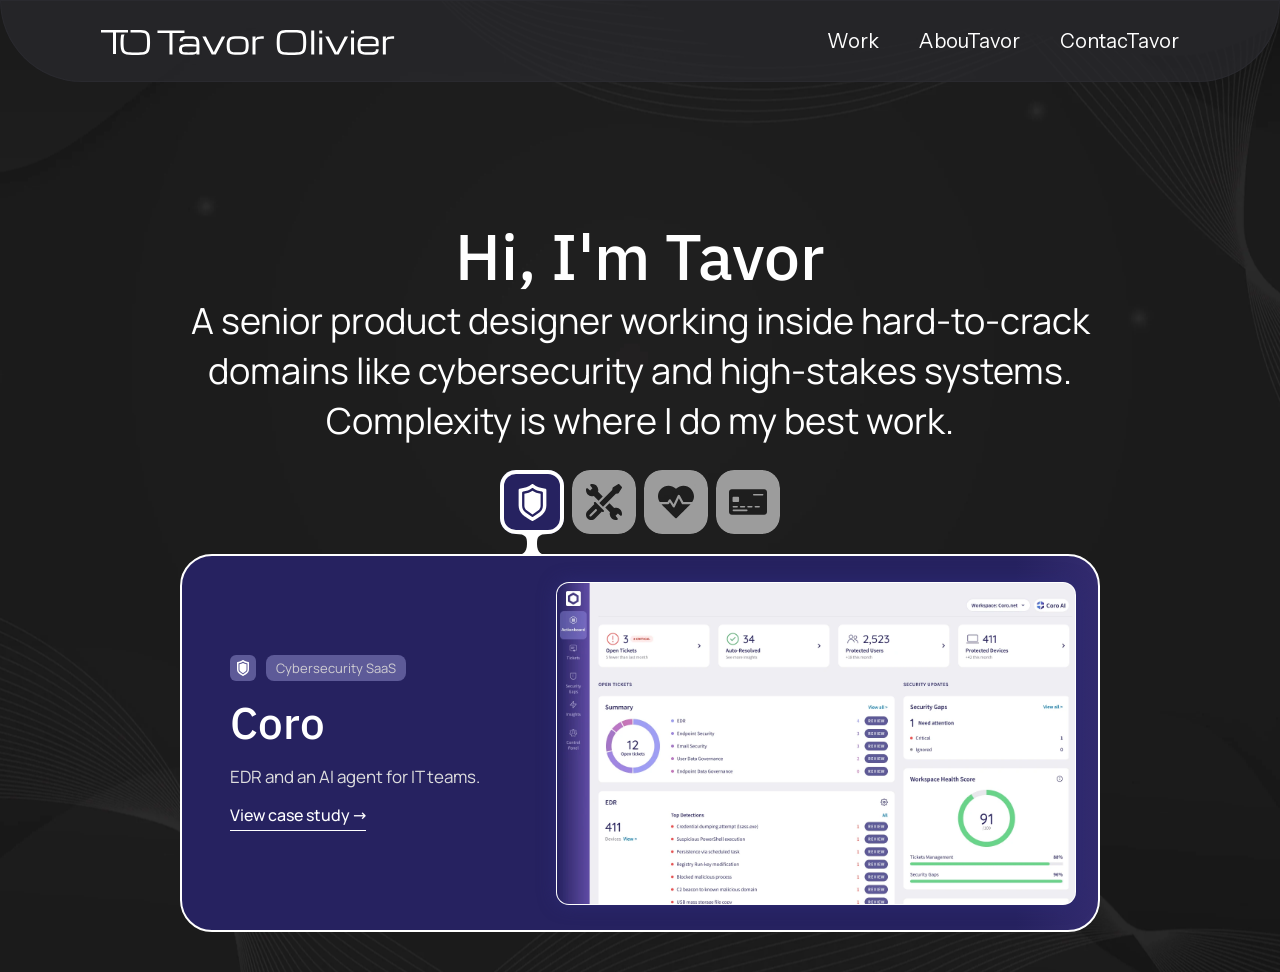
==== commit 6bccae9f: "Add Just say Know case study page Just say Know at work/just-say-know/, built from the approved prev" ====
--- a/index.html
+++ b/index.html
@@ -247,7 +247,7 @@
           <div class="row"><span class="row__icon"><svg aria-hidden="true"><use href="#i-health"/></svg></span><span class="row__tag">Harm-reduction platform</span></div>
           <h2>Just say Know</h2>
           <p>Harm-reduction app made with ILSAM.</p>
-          <a href="https://claude.ai/artifact/MDgKPvbNe3DmniLfr1K5YV">View case study →</a>
+          <a href="work/just-say-know/">View case study →</a>
         </div>
         <div class="shot shot--jsk">
           <img src="img/jsk-mood-full.webp" alt="Just say Know mood check-in screen, cropped to its lower part" style="left:-1.2%;top:-59.68%;width:50%" width="400" height="863">
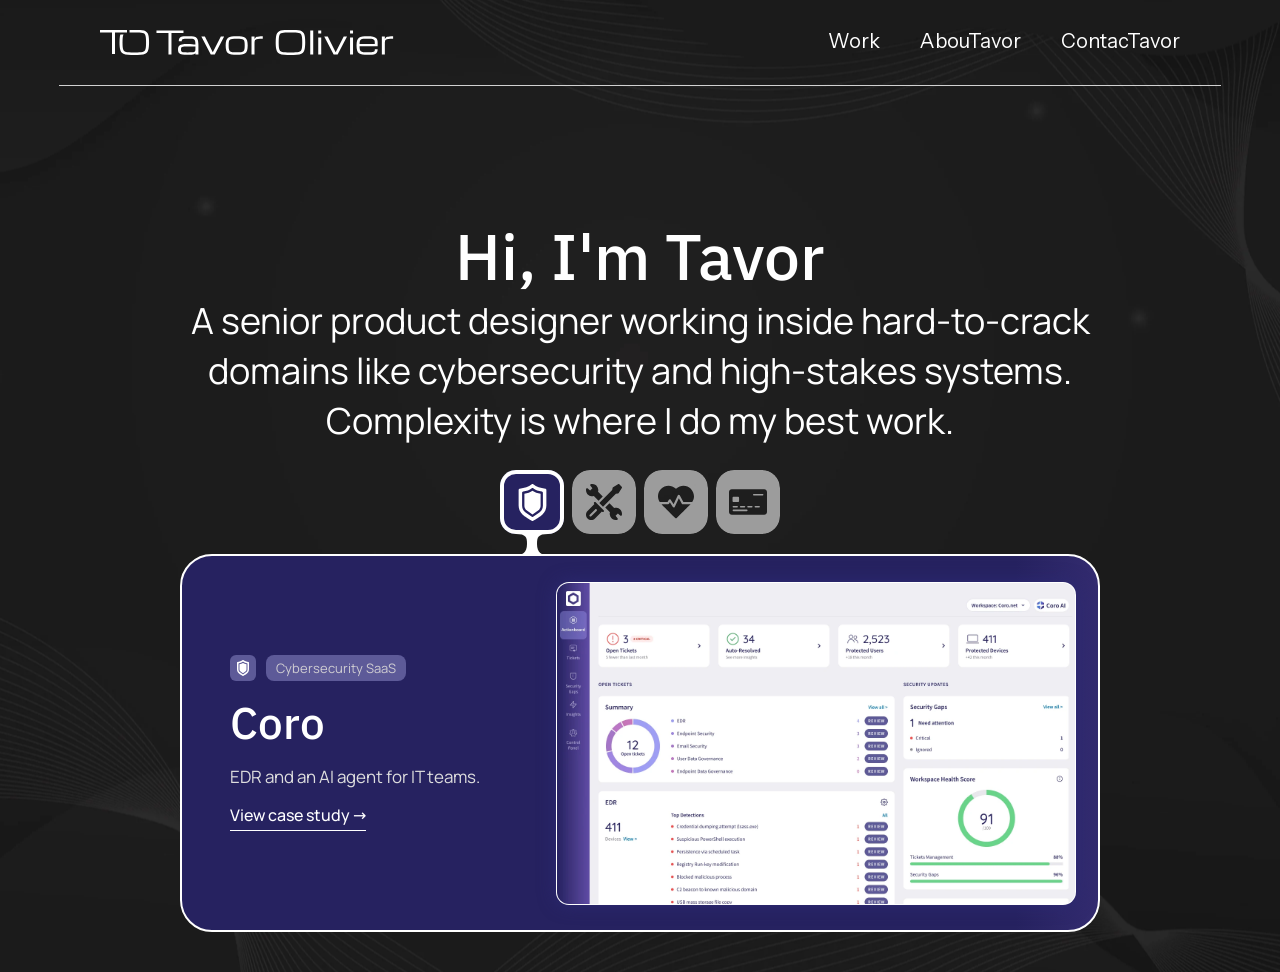
==== commit ee92c48a: "Add tab icon and link previews Pink TO monogram on black as the tab icon (favicon.svg, favicon.ico, " ====
--- a/index.html
+++ b/index.html
@@ -4,6 +4,20 @@
 <meta charset="utf-8">
 <meta name="viewport" content="width=device-width, initial-scale=1">
 <title>Tavor Olivier — Product Designer</title>
+<link rel="canonical" href="https://tavorolivier.com/">
+<link rel="icon" href="/favicon.ico" sizes="48x48">
+<link rel="icon" href="/favicon.svg" type="image/svg+xml">
+<link rel="apple-touch-icon" href="/apple-touch-icon.png">
+<meta property="og:type" content="website">
+<meta property="og:site_name" content="Tavor Olivier">
+<meta property="og:title" content="Tavor Olivier — Product Designer">
+<meta property="og:description" content="A senior product designer working inside hard-to-crack domains like cybersecurity and high-stakes systems. Complexity is where I do my best work.">
+<meta property="og:url" content="https://tavorolivier.com/">
+<meta property="og:image" content="https://tavorolivier.com/shared/social/card-home.jpg">
+<meta property="og:image:width" content="1200">
+<meta property="og:image:height" content="630">
+<meta property="og:image:alt" content="Tavor Olivier, Senior Product Designer">
+<meta name="twitter:card" content="summary_large_image">
 <meta name="description" content="A senior product designer working inside hard-to-crack domains like cybersecurity and high-stakes systems. Complexity is where I do my best work.">
 <link rel="stylesheet" href="shared/fonts.css">
 <link rel="stylesheet" href="shared/header.css">
@@ -262,7 +276,7 @@
           <div class="row"><span class="row__icon"><svg aria-hidden="true"><use href="#i-fin"/></svg></span><span class="row__tag">Concept · two new features</span></div>
           <img class="bitmark" src="img/bit-wordmark.webp" alt="Bit" width="480" height="264">
           <p>Making money transfers safer.</p>
-          <a href="https://claude.ai/artifact/Xs72j4zhKjkY12fYZUa3dE">View case study →</a>
+          <a href="work/bit/">View case study →</a>
         </div>
         <div class="shot shot--bit">
           <img src="img/bit-transfer.webp" alt="Bit transfer-in-process screen" style="left:2.8%;top:10.75%;width:50%" width="500" height="1079">
--- a/shared/fonts.css
+++ b/shared/fonts.css
@@ -5,8 +5,8 @@
 @font-face{font-family:"IBM Plex Sans";font-weight:400;font-style:normal;font-display:swap;src:url("fonts/IBMPlexSans-Regular.woff") format("woff")}
 @font-face{font-family:"IBM Plex Sans";font-weight:500;font-style:normal;font-display:swap;src:url("fonts/IBMPlexSans-Medium.woff") format("woff")}
 @font-face{font-family:"IBM Plex Sans";font-weight:700;font-style:normal;font-display:swap;src:url("fonts/IBMPlexSans-Bold.woff") format("woff")}
-/* Instrument Sans and Michroma: downloaded from Google Fonts (SIL Open Font License), same files and ranges Google serves */
-@font-face{font-family:"Instrument Sans";font-style:normal;font-weight:400;font-stretch:100%;font-display:swap;src:url("fonts/InstrumentSans-Regular-latin-ext.woff2") format("woff2");unicode-range:U+0100-02BA,U+02BD-02C5,U+02C7-02CC,U+02CE-02D7,U+02DD-02FF,U+0304,U+0308,U+0329,U+1D00-1DBF,U+1E00-1E9F,U+1EF2-1EFF,U+2020,U+20A0-20AB,U+20AD-20C4,U+2113,U+2C60-2C7F,U+A720-A7FF}
-@font-face{font-family:"Instrument Sans";font-style:normal;font-weight:400;font-stretch:100%;font-display:swap;src:url("fonts/InstrumentSans-Regular-latin.woff2") format("woff2");unicode-range:U+0000-00FF,U+0131,U+0152-0153,U+02BB-02BC,U+02C6,U+02DA,U+02DC,U+0304,U+0308,U+0329,U+2000-206F,U+20AC,U+2122,U+2191,U+2193,U+2212,U+2215,U+FEFF,U+FFFD}
+/* Instrument Sans (variable, weights 400-700) and Michroma: downloaded from Google Fonts (SIL Open Font License), same files and ranges Google serves */
+@font-face{font-family:"Instrument Sans";font-style:normal;font-weight:400 700;font-stretch:100%;font-display:swap;src:url("fonts/InstrumentSans-Variable-latin-ext.woff2") format("woff2");unicode-range:U+0100-02BA,U+02BD-02C5,U+02C7-02CC,U+02CE-02D7,U+02DD-02FF,U+0304,U+0308,U+0329,U+1D00-1DBF,U+1E00-1E9F,U+1EF2-1EFF,U+2020,U+20A0-20AB,U+20AD-20C4,U+2113,U+2C60-2C7F,U+A720-A7FF}
+@font-face{font-family:"Instrument Sans";font-style:normal;font-weight:400 700;font-stretch:100%;font-display:swap;src:url("fonts/InstrumentSans-Variable-latin.woff2") format("woff2");unicode-range:U+0000-00FF,U+0131,U+0152-0153,U+02BB-02BC,U+02C6,U+02DA,U+02DC,U+0304,U+0308,U+0329,U+2000-206F,U+20AC,U+2122,U+2191,U+2193,U+2212,U+2215,U+FEFF,U+FFFD}
 @font-face{font-family:"Michroma";font-style:normal;font-weight:400;font-display:swap;src:url("fonts/Michroma-Regular-latin-ext.woff2") format("woff2");unicode-range:U+0100-02BA,U+02BD-02C5,U+02C7-02CC,U+02CE-02D7,U+02DD-02FF,U+0304,U+0308,U+0329,U+1D00-1DBF,U+1E00-1E9F,U+1EF2-1EFF,U+2020,U+20A0-20AB,U+20AD-20C4,U+2113,U+2C60-2C7F,U+A720-A7FF}
 @font-face{font-family:"Michroma";font-style:normal;font-weight:400;font-display:swap;src:url("fonts/Michroma-Regular-latin.woff2") format("woff2");unicode-range:U+0000-00FF,U+0131,U+0152-0153,U+02BB-02BC,U+02C6,U+02DA,U+02DC,U+0304,U+0308,U+0329,U+2000-206F,U+20AC,U+2122,U+2191,U+2193,U+2212,U+2215,U+FEFF,U+FFFD}
--- a/shared/header.css
+++ b/shared/header.css
@@ -34,14 +34,21 @@
 @keyframes nlO{0%{transform:translateX(0)}9.524%{transform:translateX(0);animation-timing-function:ease-in-out}33.333%{transform:translateX(104.469px)}58.73%{transform:translateX(104.469px);animation-timing-function:ease-in-out}82.54%{transform:translateX(0)}100%{transform:translateX(0)}}
 .site-nav{display:flex;gap:40px;align-items:center}
 .site-nav a{font-family:var(--sh-font-nav);font-size:20px;line-height:28px;font-weight:400;text-decoration:none}
-.site-nav a:hover{color:inherit;text-decoration:underline;text-underline-offset:6px}
 
 /* Contact bubble: shape and color from the design (Figma 70:84); the tail points at the nav button */
 /* Sticky header: it is the panel itself (Figma 28:1503): full width, 82px, translucent dark, deep rounded bottom */
 .site-header{position:sticky;top:0;z-index:30;background:rgba(42,42,47,.72);border:1px solid #2a2a2f;border-radius:0 0 345px 345px}
-.site-nav__btn{font-family:var(--sh-font-nav);font-size:20px;line-height:28px;font-weight:400;color:inherit;cursor:pointer;transition:color .18s ease}
-.site-nav__btn:hover,.site-nav__btn:focus-visible,.site-nav__btn[aria-expanded="true"]{color:#FB509F}
-.site-nav__btn:focus-visible{outline:2px solid #FB509F;outline-offset:4px;border-radius:4px}
+.site-nav__btn{font-family:var(--sh-font-nav);font-size:20px;line-height:28px;font-weight:400;color:inherit;cursor:pointer}
+/* The three tabs (Work, AbouTavor, ContacTavor) all behave the same: white, and on hover they grow 30%, then return when the pointer leaves.
+   ContacTavor stays grown while its bubble is open. No color change, no weight change.
+   Hover only applies where there is a real pointer, so a tap on a phone never leaves a tab stuck in the hover state. */
+.site-header{--sh-grow:1.3}
+.site-nav>a,.site-nav__btn{display:inline-block;transform-origin:center;transition:transform .18s ease}
+@media (hover:hover) and (pointer:fine){
+  .site-nav>a:hover,.site-nav__btn:hover{transform:scale(var(--sh-grow))}
+}
+.site-nav__btn[aria-expanded="true"]{transform:scale(var(--sh-grow))}
+.site-nav>a:focus-visible,.site-nav__btn:focus-visible{outline:2px solid #fff;outline-offset:4px;border-radius:4px}
 .site-bubble{
   --ax:300px;
   position:absolute;left:0;top:0;z-index:20;width:374px;max-width:calc(100vw - 24px);min-height:115px;
@@ -56,12 +63,12 @@
 /* body and tail share one black 80% layer (plus the 14px backdrop blur on .site-bubble), so the join has no seam; the 1px pink outline is drawn on top at full strength */
 .site-bubble__bg{position:absolute;inset:0;z-index:-1;border-radius:inherit;background:#000;opacity:.8;pointer-events:none}
 .site-bubble__tail{position:absolute;bottom:calc(100% - .5px);left:calc(var(--ax) - 23px);display:block;fill:#000;overflow:visible}
-.site-bubble__ring{position:absolute;inset:0;border:1px solid #FB509F;border-radius:inherit;pointer-events:none;clip-path:polygon(0 0,calc(var(--ax) - 23px) 0,calc(var(--ax) - 23px) 3px,calc(var(--ax) + 23px) 3px,calc(var(--ax) + 23px) 0,100% 0,100% 100%,0 100%)}
-.site-bubble__line{position:absolute;bottom:calc(100% - .5px);left:calc(var(--ax) - 23px);display:block;fill:none;stroke:#FB509F;stroke-width:1;stroke-linejoin:round;overflow:visible;pointer-events:none}
-.site-bubble h2{color:#FB509F;letter-spacing:normal;font-family:var(--sh-font-heading);font-weight:300;font-size:24px;line-height:34px;margin-bottom:12px;white-space:nowrap;text-align:center}
+.site-bubble__ring{position:absolute;inset:0;border:1px solid #fff;border-radius:inherit;pointer-events:none;clip-path:polygon(0 0,calc(var(--ax) - 23px) 0,calc(var(--ax) - 23px) 3px,calc(var(--ax) + 23px) 3px,calc(var(--ax) + 23px) 0,100% 0,100% 100%,0 100%)}
+.site-bubble__line{position:absolute;bottom:calc(100% - .5px);left:calc(var(--ax) - 23px);display:block;fill:none;stroke:#fff;stroke-width:1;stroke-linejoin:round;overflow:visible;pointer-events:none}
+.site-bubble h2{color:#fff;letter-spacing:normal;font-family:var(--sh-font-heading);font-weight:300;font-size:24px;line-height:34px;margin-bottom:12px;white-space:nowrap;text-align:center}
 .site-bubble ul{display:flex;gap:28px;list-style:none;justify-content:center}
-.site-bubble a{color:#FB509F;font-size:18px;line-height:25px;text-decoration:underline;text-decoration-thickness:1px;text-underline-offset:5px;text-decoration-color:rgba(251,80,159,.75);transition:text-decoration-color .15s ease,text-decoration-thickness .15s ease}
-.site-bubble a:hover{color:#FB509F;text-decoration-thickness:2px;text-decoration-color:#FB509F}
+.site-bubble a{color:#fff;font-size:18px;line-height:25px;text-decoration:underline;text-decoration-thickness:1px;text-underline-offset:5px;text-decoration-color:rgba(255,255,255,.75);transition:text-decoration-color .15s ease,text-decoration-thickness .15s ease}
+.site-bubble a:hover{color:#fff;text-decoration-thickness:2px;text-decoration-color:#fff}
 @media (max-width:720px){
   .site-nav__btn{font-size:17px}
   .site-bubble{width:max-content;min-height:0;padding:16px 26px 18px}
@@ -80,5 +87,39 @@
   .site-nav{gap:24px}.site-nav a{font-size:17px}
 }
 @media (prefers-reduced-motion:reduce){
+  .site-nav>a,.site-nav__btn{transition:none}
   .site-logo.anim *{animation:none!important}
 }
+
+/* Case-study variant (every page except Home and About): no Work tab, because "All work" is in the page's breadcrumb.
+   The header and the contact bubble take the page's own colors (--sh-bg-rgb and --sh-fg are set from the page by header.js):
+   dark pages get dark, light pages get light. Desktop: a slim flat bar, blurred behind. Phone: the normal header shape,
+   minus Work. On both it stays in place (sticky) while the page scrolls. */
+.site-header--case{-webkit-backdrop-filter:blur(14px);backdrop-filter:blur(14px);background:rgba(var(--sh-bg-rgb,15,15,26),.9);color:var(--sh-fg,#fff);border-color:color-mix(in srgb,var(--sh-fg,#fff) 14%,transparent)}
+.site-header--case .site-logo .nlt{color:var(--sh-fg,#fff)}
+.site-header--case .site-logo svg path{fill:var(--sh-fg,#fff)}
+.site-header--case .site-nav>a:focus-visible,.site-header--case .site-nav__btn:focus-visible{outline-color:var(--sh-fg,#fff)}
+/* the contact bubble, in the page's colors */
+.site-header--case .site-bubble__bg{background:rgb(var(--sh-bg-rgb,15,15,26));opacity:.95}
+.site-header--case .site-bubble__tail{fill:rgb(var(--sh-bg-rgb,15,15,26))}
+.site-header--case .site-bubble{box-shadow:0 10px 32px color-mix(in srgb,var(--sh-fg,#fff) 16%,transparent)}
+.site-header--case .site-bubble__ring{border-color:var(--sh-fg,#fff)}
+.site-header--case .site-bubble__line{stroke:var(--sh-fg,#fff)}
+.site-header--case .site-bubble h2{color:var(--sh-fg,#fff)}
+.site-header--case .site-bubble a{color:var(--sh-fg,#fff);text-decoration-color:color-mix(in srgb,var(--sh-fg,#fff) 75%,transparent)}
+.site-header--case .site-bubble a:hover{color:var(--sh-fg,#fff);text-decoration-color:var(--sh-fg,#fff)}
+@media (min-width:721px){
+  .site-header--case{height:60px;-webkit-backdrop-filter:blur(14px);backdrop-filter:blur(14px);border:0;border-bottom:1px solid color-mix(in srgb,var(--sh-fg,#fff) 14%,transparent);border-radius:0}
+  .site-header--case .site-logo{width:240px;height:30px}
+  .site-header--case .nlin{transform:scale(.78)}
+  .site-header--case .site-nav{gap:32px}
+}
+
+/* Home and About only (Figma 28:1503): no bar, no background, just one thin white line under the header
+   (Figma line 118:83: white, inset 59px on a 1440 screen, drawn 0.8px thick). Case-study pages keep their own header above. */
+.site-header:not(.site-header--case){background:transparent;border:0;border-radius:0}
+.site-header:not(.site-header--case)::after{content:"";position:absolute;left:max(0px,calc(var(--sh-gutter) - 41px));right:max(0px,calc(var(--sh-gutter) - 41px));bottom:-4px;height:1px;background:#fff;transform:scaleY(.8);pointer-events:none}
+@media (max-width:720px){
+  .site-header:not(.site-header--case){padding-top:23px;padding-bottom:23px} /* keeps the phone header the same height as before the old border was removed */
+  .site-header:not(.site-header--case)::after{bottom:0}
+}
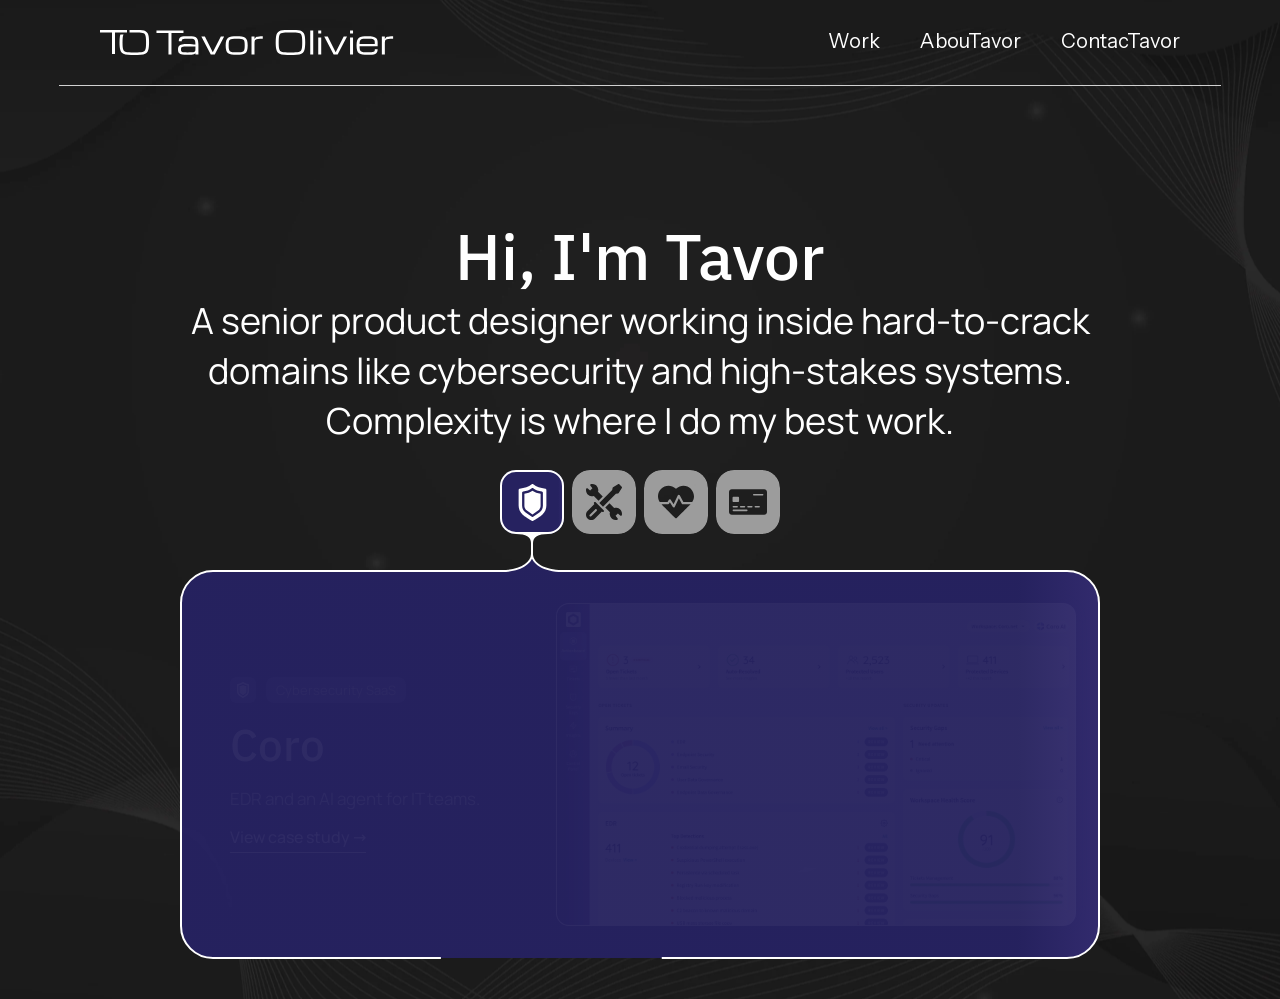
==== commit a64404a3: "Home page: new tab animation Opening animation (line drop, border draw, card fill, content dissolve)" ====
--- a/index.html
+++ b/index.html
@@ -38,11 +38,11 @@
     --shadow:#2D2A75;
     --gutter:100px;
   }
-  /* Each project card takes the colors of its own app. Set from the selected tab. */
-  .work[data-theme="coro"]{--stop-a:91.041%;--stop-b:131.52%}
-  .work[data-theme="well"]{--card-a:#0946A5;--card-b:#7091FF;--tag:#1B4494;--tag-bg:rgba(33,55,114,.45);--shot-bg:rgba(169,187,245,.4)}
-  .work[data-theme="jsk"]{--card-a:#1B4A4D;--card-b:#1F3C49;--tag:#29585B;--tag-bg:rgba(15,47,52,.45);--tag-text:#E6F6F1;--desc:rgba(230,246,241,.85);--shadow:rgba(15,47,52,.55)}
-  .work[data-theme="bit"]{--card-a:#2EB3B8;--card-b:#188087;--tag:#256476;--tag-bg:rgba(14,40,62,.45);--tag-text:#E6F6F1;--desc:rgba(230,246,241,.85);--shadow:rgba(14,40,62,.45)}
+  /* Each project card takes the colors of its own app. Set on each tab and panel. */
+  .work [data-theme="coro"]{--stop-a:91.041%;--stop-b:131.52%}
+  .work [data-theme="well"]{--card-a:#0946A5;--card-b:#7091FF;--tag:#1B4494;--tag-bg:rgba(33,55,114,.45);--shot-bg:rgba(169,187,245,.4)}
+  .work [data-theme="jsk"]{--card-a:#1B4A4D;--card-b:#1F3C49;--tag:#29585B;--tag-bg:rgba(15,47,52,.45);--tag-text:#E6F6F1;--desc:rgba(230,246,241,.85);--shadow:rgba(15,47,52,.55)}
+  .work [data-theme="bit"]{--card-a:#2EB3B8;--card-b:#188087;--tag:#256476;--tag-bg:rgba(14,40,62,.45);--tag-text:#E6F6F1;--desc:rgba(230,246,241,.85);--shadow:rgba(14,40,62,.45)}
   *{box-sizing:border-box;margin:0;padding:0}
   html{-webkit-text-size-adjust:100%}
   body{
@@ -74,8 +74,8 @@
   .hero__line{display:block;text-wrap:balance}
 
   /* Tabs + card */
-  .work{position:relative;width:min(920px,100%);display:flex;flex-direction:column;align-items:center;gap:20px}
-  .tabs{position:relative;display:flex;gap:8px}
+  .work{position:relative;width:min(920px,100%);display:flex;flex-direction:column;align-items:center;gap:36px}
+  .tabs{position:relative;z-index:2;display:flex;gap:8px}
   .tab{
     position:relative;width:64px;height:64px;display:grid;place-items:center;
     border-radius:18px;background:rgba(255,255,255,.7);opacity:.8;
@@ -83,18 +83,18 @@
   }
   .tab svg{width:36px;height:36px;display:block}
   .tab:hover{opacity:1;transform:translateY(-2px)}
-  .tab[aria-selected="true"]{
+  .tab[aria-selected="true"],.tab.is-leaving{
     opacity:1;transform:none;border-radius:16px;
     background:linear-gradient(to right,var(--card-a) var(--stop-a,0%),var(--card-b) var(--stop-b,100%));
-    box-shadow:inset 0 0 0 4px var(--white);
+    box-shadow:inset 0 0 0 2px var(--white);
     color:var(--white)!important;
   }
   .tab:focus-visible{outline:3px solid var(--white);outline-offset:3px}
   .tab--cyber{color:#B4748D}.tab--field{color:#B37895}.tab--health{color:#B4748D}.tab--gov{color:#C57790}.tab--fin{color:#D2899C}
   .tab--cyber svg{width:37px;height:37px}.tab--fin svg{width:38px;height:38px}
   /* Cut-out icons: the tab is a translucent plate with the icon shape punched out, so whatever is behind the tab shows through. */
-  .tab:not([aria-selected="true"]){background:none}
-  .tab:not([aria-selected="true"])::before{
+  .tab:not([aria-selected="true"]):not(.is-leaving){background:none}
+  .tab:not([aria-selected="true"]):not(.is-leaving)::before{
     content:"";position:absolute;inset:0;border-radius:18px;background:rgba(255,255,255,.7);
     -webkit-mask-image:var(--ic),linear-gradient(#000,#000);mask-image:var(--ic),linear-gradient(#000,#000);
     -webkit-mask-size:var(--ics,36px) var(--ics,36px),100% 100%;mask-size:var(--ics,36px) var(--ics,36px),100% 100%;
@@ -102,22 +102,27 @@
     -webkit-mask-repeat:no-repeat,no-repeat;mask-repeat:no-repeat,no-repeat;
     -webkit-mask-composite:xor;mask-composite:exclude;
   }
-  .tab:not([aria-selected="true"]) svg{opacity:0}
+  .tab:not([aria-selected="true"]):not(.is-leaving) svg{opacity:0}
   .tab--cyber{--ics:37px}.tab--fin{--ics:38px}
 
-  .connector{
-    position:absolute;top:100%;left:16px;width:32px;height:22px;z-index:2;pointer-events:none;
-    color:var(--white);transition:left .35s cubic-bezier(.4,0,.2,1);
-  }
-  .connector svg{display:block;width:100%;height:100%}
-
   .card{
-    position:relative;width:100%;height:378px;border-radius:32px;border:2px solid var(--white);
+    position:relative;width:100%;height:389px;border-radius:32px;border:2px solid var(--white);
     background:linear-gradient(to right,var(--card-a) var(--stop-a,0%),var(--card-b) var(--stop-b,100%));
   }
-  .panel{position:absolute;inset:0;animation:enter .35s ease both}
+  .panel{position:absolute;inset:0}
   .panel[hidden]{display:none}
-  @keyframes enter{from{opacity:0;transform:translateY(6px)}to{opacity:1;transform:none}}
+
+  /* TAB ANIMATION: styles (start) */
+  .shape{position:absolute;z-index:0;display:none;pointer-events:none}
+  .shape .bg{position:absolute;inset:0}
+  .frame{position:absolute;left:0;top:0;width:100%;height:100%;z-index:1;display:none;overflow:visible;pointer-events:none}
+  .work.is-live .shape,.work.is-live .frame{display:block}
+  .work.is-live .card{z-index:1;border-color:transparent;background:none;touch-action:pan-y}
+  .bg--coro{background:linear-gradient(to right,#262260 91.041%,#614DA6 131.52%)}
+  .bg--well{background:linear-gradient(to right,#0946A5,#7091FF)}
+  .bg--jsk{background:url("img/jsk-card-bg-dark.webp") center/cover no-repeat,linear-gradient(to bottom,#1B4A4D 40.87%,#1F3C49 107.39%)}
+  .bg--bit{background:radial-gradient(ellipse 32.4% 53.1% at 86% 100.9%,rgba(46,179,184,.18) 99.6%,rgba(46,179,184,0) 100%),radial-gradient(ellipse 23.4% 44.2% at 6.8% 109.7%,rgba(46,179,184,.12) 99.6%,rgba(46,179,184,0) 100%),linear-gradient(to bottom,#2EB3B8 0%,#188087 107.39%)}
+  /* TAB ANIMATION: styles (end) */
 
   .copy{position:absolute;left:48px;top:50%;transform:translateY(-50%);width:340px;display:flex;flex-direction:column;gap:16px;align-items:flex-start}
   .row{display:flex;align-items:center;gap:10px}
@@ -131,22 +136,18 @@
   .copy a:focus-visible{outline:2px solid #fff;outline-offset:4px;border-radius:2px}
 
   .shot{
-    position:absolute;left:375px;top:26.5px;width:518px;height:321px;overflow:hidden;
+    position:absolute;left:375px;top:32px;width:518px;height:321px;overflow:hidden;
     border-radius:12px;background:var(--shot-bg);
     box-shadow:0 0 0 1px var(--white),0 0 18px var(--shadow);
   }
   .shot img.cover{position:absolute;left:0;top:0;width:533px;height:395px;display:block;max-width:none}
   .shot--soft{background:#EFEEF1}
-  /* Just say Know card: teal gradient + molecule background from the Figma design */
-  .work[data-theme="jsk"] .card{background:url("img/jsk-card-bg-dark.webp") center/cover no-repeat border-box,linear-gradient(to bottom,#1B4A4D 40.87%,#1F3C49 107.39%);background-origin:border-box}
-  .shot--jsk{left:476px;top:36px;width:411px;height:306px;border-radius:20px;background:rgba(230,246,241,.55)}
+  .shot--jsk{left:476px;top:41px;width:411px;height:306px;border-radius:20px;background:rgba(230,246,241,.55)}
   .shot--jsk img{position:absolute;display:block;height:auto;border-radius:15px}
   .shot--well img{position:absolute;display:block;height:auto}
-  /* Bit card: teal gradient with two soft ellipses in the corners, from the Figma design */
-  .work[data-theme="bit"] .card{background:radial-gradient(ellipse 32.4% 53.1% at 86% 100.9%,rgba(46,179,184,.18) 99.6%,rgba(46,179,184,0) 100%),radial-gradient(ellipse 23.4% 44.2% at 6.8% 109.7%,rgba(46,179,184,.12) 99.6%,rgba(46,179,184,0) 100%),linear-gradient(to bottom,#2EB3B8 0%,#188087 107.39%);overflow:hidden}
-  .work[data-theme="bit"] .row__icon{color:#E6F6F1}
+  .work .panel[data-theme="bit"] .row__icon{color:#E6F6F1}
   .copy .bitmark{display:block;width:110px;height:60.5px;margin:-4px 0 -2px}
-  .shot--bit{left:476px;top:36px;width:411px;height:306px;border-radius:20px;background:rgba(230,246,241,.55)}
+  .shot--bit{left:476px;top:41px;width:411px;height:306px;border-radius:20px;background:rgba(230,246,241,.55)}
   .shot--bit img{position:absolute;display:block;height:auto}
   .soon{position:absolute;inset:8px;border:1.5px dashed #CFCDD2;border-radius:10px;display:grid;place-items:center;font-size:15px;color:#76757D;background:#EFEEF1}
 
@@ -171,9 +172,9 @@
     .hero__lede{font-size:30px;line-height:42px}
   }
   @media (max-width:980px){
-    .card{height:auto}
-    .panel{position:relative;inset:auto;display:flex;flex-direction:column;align-items:center;gap:28px;padding:36px 28px 32px}
-    .panel[hidden]{display:none}
+    .card{height:auto;display:grid;grid-template-columns:minmax(0,1fr)}
+    .panel{position:relative;inset:auto;grid-area:1/1;display:flex;flex-direction:column;align-items:center;justify-content:center;gap:28px;padding:36px 28px 32px}
+    .panel[hidden]{display:flex;visibility:hidden}
     .copy{position:static;transform:none;width:100%}
     .shot{position:relative;left:auto;top:auto;width:100%;max-width:518px;aspect-ratio:518/321;height:auto}
     .shot--jsk,.shot--bit{aspect-ratio:411/306;max-width:411px}
@@ -187,7 +188,6 @@
     .tab{width:54px;height:54px;border-radius:15px}
     .tab svg,.tab--cyber svg,.tab--fin svg{width:30px;height:30px}
     .tabs{gap:6px}
-    .connector{left:11px;width:32px}
     .card{border-radius:24px}
     .copy h2{font-size:36px;line-height:44px}
     .contact{flex-direction:column;align-items:flex-start;border-radius:32px;padding:20px 24px;gap:8px}
@@ -195,7 +195,7 @@
     .contact-wrap{padding:16px var(--gutter) 32px}
   }
   @media (prefers-reduced-motion:reduce){
-    .panel{animation:none}.connector,.tab{transition:none}
+    .tab{transition:none}
   }
 </style>
 </head>
@@ -217,20 +217,19 @@
   <p class="hero__name">Hi, I'm Tavor</p>
   <h1 class="hero__lede"><span class="hero__line">A senior product designer working inside hard-to-crack domains like cybersecurity and high-stakes systems.</span> <span class="hero__line">Complexity is where I do my best&nbsp;work.</span></h1>
 
-  <section class="work" data-theme="coro" aria-label="Selected work">
+  <section class="work" aria-label="Selected work">
+    <!-- TAB ANIMATION: card color layer -->
+    <div class="shape" aria-hidden="true"></div>
     <div class="tabs" role="tablist" aria-label="Project fields">
       <button class="tab tab--cyber" role="tab" id="tab-coro" data-theme="coro" aria-controls="panel-coro" aria-selected="true" aria-label="Cybersecurity" title="Cybersecurity"><svg aria-hidden="true"><use href="#i-shield"/></svg></button>
       <button class="tab tab--field" role="tab" id="tab-well" data-theme="well" aria-controls="panel-well" aria-selected="false" tabindex="-1" aria-label="Field operations" title="Field operations"><svg aria-hidden="true"><use href="#i-tools"/></svg></button>
       <button class="tab tab--health" role="tab" id="tab-jsk" data-theme="jsk" aria-controls="panel-jsk" aria-selected="false" tabindex="-1" aria-label="Public health" title="Public health"><svg aria-hidden="true"><use href="#i-health"/></svg></button>
       <button class="tab tab--fin" role="tab" id="tab-bit" data-theme="bit" aria-controls="panel-bit" aria-selected="false" tabindex="-1" aria-label="Fintech" title="Fintech"><svg aria-hidden="true"><use href="#i-fin"/></svg></button>
-      <span class="connector" id="connector" aria-hidden="true">
-        <svg viewBox="0 0 32 20" preserveAspectRatio="none"><path d="M0 0H32C22 0 21 3 21 9C21 17 26 19 32 20H0C6 19 11 17 11 9C11 3 10 0 0 0Z" fill="currentColor"/></svg>
-      </span>
     </div>
 
     <div class="card">
       <!-- Coro -->
-      <div class="panel" role="tabpanel" id="panel-coro" aria-labelledby="tab-coro">
+      <div class="panel" data-theme="coro" role="tabpanel" id="panel-coro" aria-labelledby="tab-coro">
         <div class="copy">
           <div class="row"><span class="row__icon"><svg aria-hidden="true"><use href="#i-shield"/></svg></span><span class="row__tag">Cybersecurity SaaS</span></div>
           <h2>Coro</h2>
@@ -241,7 +240,7 @@
       </div>
 
       <!-- WellCheck -->
-      <div class="panel" role="tabpanel" id="panel-well" aria-labelledby="tab-well" hidden>
+      <div class="panel" data-theme="well" role="tabpanel" id="panel-well" aria-labelledby="tab-well" hidden>
         <div class="copy">
           <div class="row"><span class="row__icon"><svg aria-hidden="true"><use href="#i-tools"/></svg></span><span class="row__tag">Field operations app</span></div>
           <h2>WellCheck</h2>
@@ -256,7 +255,7 @@
       </div>
 
       <!-- Just say Know -->
-      <div class="panel" role="tabpanel" id="panel-jsk" aria-labelledby="tab-jsk" hidden>
+      <div class="panel" data-theme="jsk" role="tabpanel" id="panel-jsk" aria-labelledby="tab-jsk" hidden>
         <div class="copy">
           <div class="row"><span class="row__icon"><svg aria-hidden="true"><use href="#i-health"/></svg></span><span class="row__tag">Harm-reduction platform</span></div>
           <h2>Just say Know</h2>
@@ -271,7 +270,7 @@
 
 
       <!-- Bit -->
-      <div class="panel" role="tabpanel" id="panel-bit" aria-labelledby="tab-bit" hidden>
+      <div class="panel" data-theme="bit" role="tabpanel" id="panel-bit" aria-labelledby="tab-bit" hidden>
         <div class="copy">
           <div class="row"><span class="row__icon"><svg aria-hidden="true"><use href="#i-fin"/></svg></span><span class="row__tag">Concept · two new features</span></div>
           <img class="bitmark" src="img/bit-wordmark.webp" alt="Bit" width="480" height="264">
@@ -284,6 +283,14 @@
         </div>
       </div>
     </div>
+
+    <!-- TAB ANIMATION: connector and border -->
+    <svg class="frame" aria-hidden="true" focusable="false">
+      <defs><clipPath id="neckClip"><rect/><rect/><rect/></clipPath></defs>
+      <path class="frame__border" fill="none" stroke="#fff" stroke-width="2"/>
+      <path class="frame__neck" fill="#fff" clip-path="url(#neckClip)"/>
+      <circle class="frame__dot" r="0" fill="#fff"/>
+    </svg>
   </section>
 </main>
 
@@ -300,28 +307,141 @@
   });
 })();
 (function(){
-  var tabs=[].slice.call(document.querySelectorAll('[role="tab"]'));
-  var panels=tabs.map(function(t){return document.getElementById(t.getAttribute('aria-controls'));});
-  var connector=document.getElementById('connector');
-  var work=document.querySelector('.work');
-  function place(i){
-    var t=tabs[i];
-    connector.style.left=(t.offsetLeft+t.offsetWidth/2-connector.offsetWidth/2)+'px';
-  }
+  /* TAB ANIMATION
+     Opening: a line drops from the selected tab, the border draws around the card,
+     the card fills, then the text and screenshot dissolve in together.
+     Switching: the connector narrows to a line with a little circle at its end, slides, and widens again on the new tab;
+     the card color cross-fades, the old content fades out and the new one fades in.
+     SPEED scales every duration below: 1 = the durations as written (chosen), 0.5 = half speed. */
+  var SPEED=1;
+  var OPEN_END=1600,SLIDE=450,SWAP=220,IN_AT=260,IN_FOR=550,COLOR=500,SWITCH_END=IN_AT+IN_FOR;
+
+  var work=document.querySelector('.work'),tabsEl=work.querySelector('.tabs'),card=work.querySelector('.card');
+  var tabs=[].slice.call(work.querySelectorAll('[role="tab"]'));
+  var panels=tabs.map(function(b){return document.getElementById(b.getAttribute('aria-controls'));});
+  var shape=work.querySelector('.shape'),border=work.querySelector('.frame__border'),neck=work.querySelector('.frame__neck'),dot=work.querySelector('.frame__dot');
+  var clip=work.querySelectorAll('#neckClip rect');
+  var still=window.matchMedia('(prefers-reduced-motion: reduce)');
+  var cur=0,t=0,started=false,sw=null,raf=0,last=0,g=null;
+
+  function cl(v){return Math.max(0,Math.min(1,v));}
+  function cubic(v){v=cl(v);return v<.5?4*v*v*v:1-Math.pow(-2*v+2,3)/2;}
+  function sine(v){return .5-.5*Math.cos(Math.PI*cl(v));}
+  function attrs(el,o){for(var n in o)el.setAttribute(n,o[n]);}
+
+  function measure(){
+    var w=work.getBoundingClientRect(),tr=tabsEl.getBoundingClientRect(),cr=card.getBoundingClientRect();
+    var xs=tabs.map(function(b){return tr.left-w.left+b.offsetLeft+b.offsetWidth/2;});
+    var L=cr.left-w.left+1,R=cr.right-w.left-1,T=cr.top-w.top+1,Z=cr.bottom-w.top-1,B=tr.bottom-w.top;
+    var radius=parseFloat(getComputedStyle(card).borderTopLeftRadius)||32;
+    radius=Math.max(8,Math.min(radius,xs[0]-30-L,R-30-xs[xs.length-1]));
+    /* Half-width of the neck where it meets a tab: never wider than the flat part of the tab's bottom edge (smaller on phones). */
+    var neckHalf=Math.min(16,tabs[0].offsetWidth/2-15);
+    g={xs:xs,L:L,R:R,T:T,Z:Z,B:B,r:radius,a:neckHalf};
+  }
+  function connectorX(){
+    if(sw&&sw.ms<SLIDE)return sw.x0+(g.xs[cur]-sw.x0)*cubic(sw.ms/SLIDE);
+    return g.xs[cur];
+  }
+  /* How firmly the connector touches a tab: 1 = full neck, 0 = free line with its circle. */
+  function connection(){
+    if(!sw||sw.ms>=SLIDE)return 1;
+    var p=sw.ms/SLIDE;
+    return p<.35?sw.d0*(1-sine(p/.35)):p<.65?0:sine((p-.65)/.35);
+  }
+  function switchOpacity(){
+    if(!sw)return 1;
+    return sw.ms<SWAP?sw.o0*(1-sine(sw.ms/SWAP)):sine((sw.ms-IN_AT)/IN_FOR);
+  }
+
+  function render(){
+    if(!g)return;
+    var c=connectorX(),L=g.L,R=g.R,T=g.T,Z=g.Z,B=g.B,r=g.r;
+    var drop=cl((t-100)/200),tip=B-2+22*drop*drop,k=cl((t-300)/900);
+
+    /* The two halves of the border start at the connector, at the speed the line arrives with, and meet at the bottom. */
+    var turn=Math.PI*r+(Z-T-2*r),remR=(R-r-c-29)+turn+(R-r-c),remL=(c-29-L-r)+turn+(c-L-r),total=remR+remL;
+    function side(rem){
+      var len=37+rem,m=198/len,d=len*(m*(k*k*k-2*k*k+k)+3*k*k-2*k*k*k);
+      return{a:Math.max(0,d-37),h:Math.min(31,d*31/37)};
+    }
+    var right=side(remR),left=side(remL);
+
+    /* Full width while it touches a tab, with a 3px overlap that hides the seam. To move, it narrows to a thin
+       line with a little circle at its end, and widens again once the circle reaches the new tab. */
+    var d=connection(),w=cl((d-.4)/.6),y=B+6*(1-cl(d/.4)),lip=d<=.4?0:3*cl((d-.4)/.2),a=1+(g.a-1)*w;
+    var rd=4*(1-cl((d-.4)/.3));
+    attrs(clip[0],{x:c-20,y:B-9,width:40,height:Math.max(0,tip-B+9)});
+    attrs(clip[1],{x:c-1,y:B+19,width:right.h?right.h+1:0,height:21});
+    attrs(clip[2],{x:c-left.h,y:B+19,width:left.h?left.h+1:0,height:21});
+    attrs(dot,{cx:c,cy:y,r:rd>1&&tip>y+rd?rd:0});
+    /* The tab the line is leaving keeps its selected look until the line lets go. */
+    var held=sw&&sw.leave!==null&&sw.ms<SLIDE*.35&&d>.15?sw.leave:-1;
+    tabs.forEach(function(b,i){b.classList.toggle('is-leaving',i===held&&i!==cur);});
+    neck.setAttribute('d',
+      'M'+(c-a)+' '+(y-lip)+'H'+(c+a)+'V'+y+'C'+(c+1+5*w)+' '+y+' '+(c+1)+' '+(y+3*w)+' '+(c+1)+' '+(y+9*w)+'V'+(B+20.5)+'H'+(c-1)+'V'+(y+9*w)+'C'+(c-1)+' '+(y+3*w)+' '+(c-1-5*w)+' '+y+' '+(c-a)+' '+y+'Z'+
+      'M'+(c-1)+' '+(B+20)+'H'+(c+1)+'C'+(c+1)+' '+(T-8)+' '+(c+13)+' '+(T-1)+' '+(c+30)+' '+(T-1)+'V'+(T+1)+'C'+(c+12)+' '+(T+1)+' '+(c-1)+' '+(T-7)+' '+(c-1)+' '+(B+20)+'Z'+
+      'M'+(c-1)+' '+(B+20)+'H'+(c+1)+'C'+(c+1)+' '+(T-7)+' '+(c-12)+' '+(T+1)+' '+(c-30)+' '+(T+1)+'V'+(T-1)+'C'+(c-13)+' '+(T-1)+' '+(c-1)+' '+(T-8)+' '+(c-1)+' '+(B+20)+'Z');
+
+    function outline(ox,oy){
+      return 'H'+(R-r-ox)+'A'+r+' '+r+' 0 0 1 '+(R-ox)+' '+(T+r-oy)+'V'+(Z-r-oy)+'A'+r+' '+r+' 0 0 1 '+(R-r-ox)+' '+(Z-oy)+
+             'H'+(L+r-ox)+'A'+r+' '+r+' 0 0 1 '+(L-ox)+' '+(Z-r-oy)+'V'+(T+r-oy)+'A'+r+' '+r+' 0 0 1 '+(L+r-ox)+' '+(T-oy)+'H';
+    }
+    border.setAttribute('d','M'+(c+29)+' '+T+outline(0,0)+(c-29));
+    border.style.strokeDasharray=k>=1?'none':right.a+' '+Math.max(0,total-right.a-left.a)+' '+left.a+' 99999';
+
+    /* Card color: one shape that includes the connector triangle, so both fill together. */
+    var ox=L-1,oy=B+19,x=c-ox;
+    shape.style.left=ox+'px';shape.style.top=oy+'px';
+    shape.style.width=(R-L+2)+'px';shape.style.height=(Z+1-oy)+'px';
+    var d="path('M"+x+' 1C'+x+' 10.5 '+(x+12.5)+' '+(T-oy)+' '+(x+30)+' '+(T-oy)+outline(ox,oy)+(x-30)+'C'+(x-12.5)+' '+(T-oy)+' '+x+' 10.5 '+x+" 1Z')";
+    shape.style.webkitClipPath=d;shape.style.clipPath=d;
+    shape.style.opacity=cubic((t-330)/850);
+
+    card.style.opacity=sine((t-950)/650)*switchOpacity();
+    if(sw)sw.layer.style.opacity=sine(sw.ms/COLOR);
+  }
+
+  function show(i){panels.forEach(function(p,k){p.hidden=k!==i;});}
+  function mark(){tabs.forEach(function(b,k){var on=k===cur;b.setAttribute('aria-selected',on?'true':'false');b.tabIndex=on?0:-1;});}
+  function addLayer(i,opacity){
+    var layer=document.createElement('div');
+    layer.className='bg bg--'+tabs[i].dataset.theme;layer.style.opacity=opacity;
+    shape.appendChild(layer);return layer;
+  }
+  function onlyLayer(i){shape.textContent='';addLayer(i,1);}
+
+  function frame(now){
+    raf=0;
+    var dt=Math.max(0,Math.min(50,now-last))*SPEED;last=now;
+    if(started&&t<OPEN_END)t=Math.min(OPEN_END,t+dt);
+    if(sw){
+      sw.ms+=dt;
+      if(sw.ms>=SWAP)show(cur);
+      if(sw.ms>=SWITCH_END){while(shape.children.length>1)shape.removeChild(shape.firstChild);sw.layer.style.opacity=1;sw=null;}
+    }
+    render();
+    if((started&&t<OPEN_END)||sw)raf=requestAnimationFrame(frame);
+  }
+  function run(){if(!raf){last=performance.now();raf=requestAnimationFrame(frame);}}
+  function begin(){if(started)return;started=true;t=-150;run();}
+  function finish(){started=true;t=OPEN_END;sw=null;show(cur);onlyLayer(cur);render();}
+
   function select(i,focus){
-    tabs.forEach(function(t,k){
-      var on=k===i;
-      t.setAttribute('aria-selected',on?'true':'false');
-      t.tabIndex=on?0:-1;
-      panels[k].hidden=!on;
-    });
-    place(i);
-    work.dataset.theme=tabs[i].dataset.theme||'coro';
     if(focus)tabs[i].focus();
-  }
-  tabs.forEach(function(t,i){
-    t.addEventListener('click',function(){select(i);});
-    t.addEventListener('keydown',function(e){
+    if(i===cur)return;
+    var x0=connectorX(),o0=switchOpacity(),d0=connection();
+    var leave=d0>.15?(sw&&sw.ms<SLIDE*.35?sw.leave:cur):null;
+    cur=i;mark();
+    if(still.matches){finish();return;}
+    if(!started){show(i);onlyLayer(i);begin();return;}
+    sw={ms:0,x0:x0,o0:o0,d0:d0,leave:leave,layer:addLayer(i,0)};
+    render();run();
+  }
+
+  tabs.forEach(function(b,i){
+    b.addEventListener('click',function(){select(i);});
+    b.addEventListener('keydown',function(e){
       var n=null;
       if(e.key==='ArrowRight')n=(i+1)%tabs.length;
       else if(e.key==='ArrowLeft')n=(i+tabs.length-1)%tabs.length;
@@ -330,10 +450,38 @@
       if(n!==null){e.preventDefault();select(n,true);}
     });
   });
-  function current(){for(var i=0;i<tabs.length;i++){if(tabs[i].getAttribute('aria-selected')==='true')return i;}return 0;}
-  window.addEventListener('resize',function(){place(current());});
-  if(document.fonts&&document.fonts.ready){document.fonts.ready.then(function(){place(current());});}
-  place(0);
+  /* Phone: swipe sideways on the card to move between projects. */
+  var sx=null,sy=0;
+  card.addEventListener('touchstart',function(e){sx=e.touches[0].clientX;sy=e.touches[0].clientY;},{passive:true});
+  card.addEventListener('touchend',function(e){
+    if(sx===null)return;
+    var dx=e.changedTouches[0].clientX-sx,dy=e.changedTouches[0].clientY-sy;sx=null;
+    if(Math.abs(dx)>50&&Math.abs(dx)>1.5*Math.abs(dy)){
+      var n=cur+(dx<0?1:-1);
+      if(n>=0&&n<tabs.length)select(n);
+    }
+  },{passive:true});
+
+  function relayout(){measure();render();}
+  work.classList.add('is-live');
+  onlyLayer(0);mark();relayout();
+  window.addEventListener('resize',relayout);
+  if(window.ResizeObserver){var ro=new ResizeObserver(relayout);ro.observe(work);ro.observe(card);}
+  if(document.fonts&&document.fonts.ready)document.fonts.ready.then(relayout);
+
+  /* The opening plays once each time the page is opened or refreshed. It never loops.
+     It starts when the tabs are on screen, or at once if the visitor is already scrolled past them. */
+  function check(){if(!started&&tabsEl.getBoundingClientRect().bottom<=window.innerHeight-80)begin();}
+  window.addEventListener('scroll',check,{passive:true});
+  window.addEventListener('resize',check);
+  /* The Back button can bring the page back as it was left: start again from the first tab. */
+  window.addEventListener('pageshow',function(e){
+    if(!e.persisted||still.matches)return;
+    cancelAnimationFrame(raf);raf=0;
+    cur=0;sw=null;started=false;t=0;
+    mark();show(0);onlyLayer(0);relayout();check();
+  });
+  if(still.matches)finish();else check();
 })();
 
 </script>
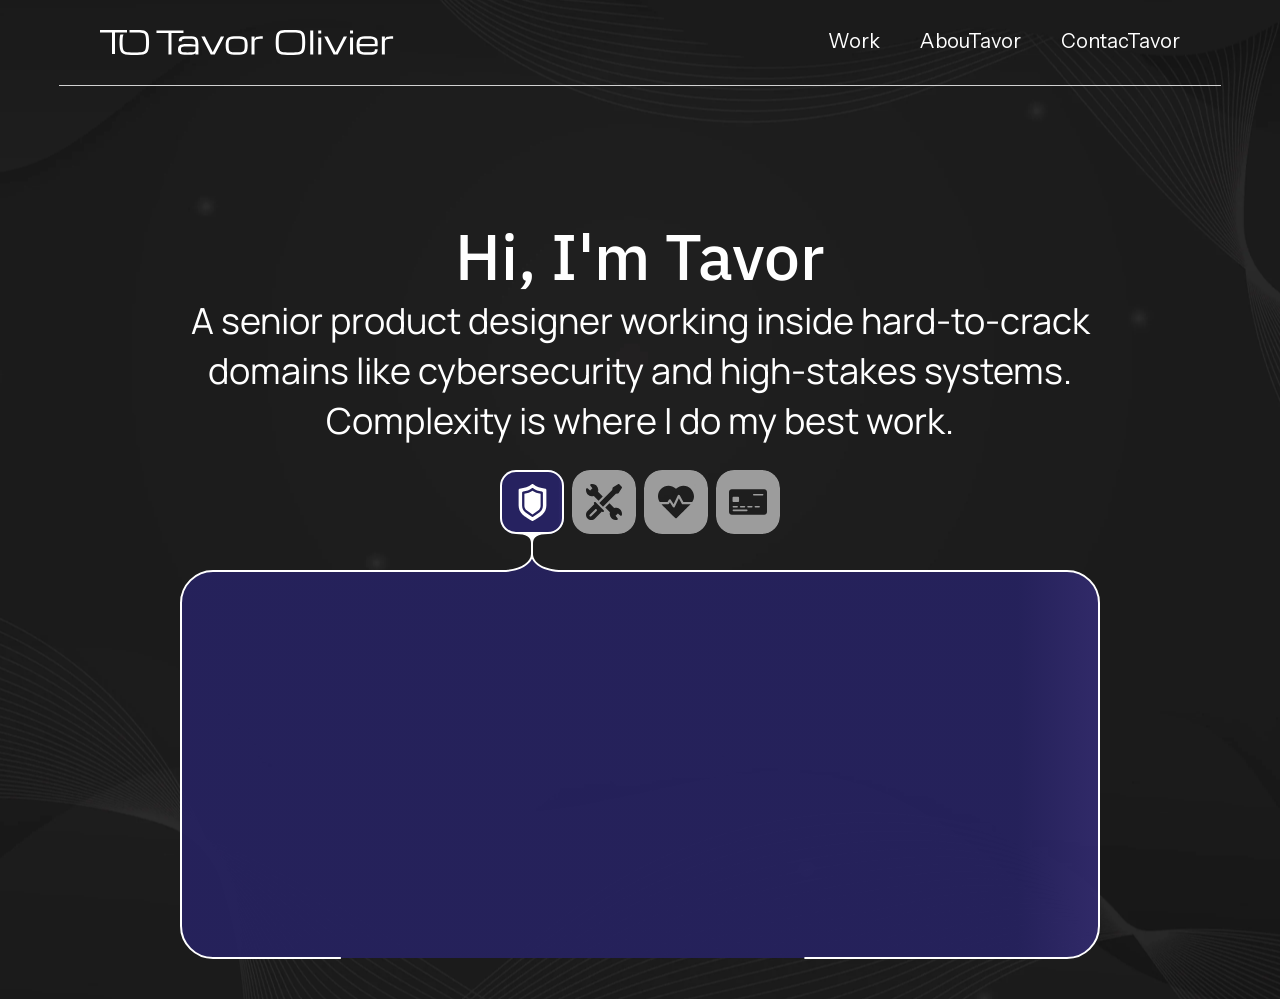
==== commit 7a2ffccc: "Phone corner rounding, WellCheck middle screen, header blur on scroll - Phone: the home project card" ====
--- a/index.html
+++ b/index.html
@@ -145,6 +145,8 @@
   .shot--jsk{left:476px;top:41px;width:411px;height:306px;border-radius:20px;background:rgba(230,246,241,.55)}
   .shot--jsk img{position:absolute;display:block;height:auto;border-radius:15px}
   .shot--well img{position:absolute;display:block;height:auto}
+  /* the middle screen file has square corners; the side screens have them built in (31px of 375x853) */
+  .shot--well img[src$="wc-home.webp"]{border-radius:8.3% / 3.6%}
   .work .panel[data-theme="bit"] .row__icon{color:#E6F6F1}
   .copy .bitmark{display:block;width:110px;height:60.5px;margin:-4px 0 -2px}
   .shot--bit{left:476px;top:41px;width:411px;height:306px;border-radius:20px;background:rgba(230,246,241,.55)}
@@ -182,6 +184,8 @@
   }
   @media (max-width:720px){
     :root{--gutter:20px}
+    /* phone: the screenshot is small, so its corners are rounded less (about 2% of its width, as on desktop) */
+    .shot:not(.shot--jsk):not(.shot--bit){border-radius:6px}
     .hero{padding:138px var(--gutter) 56px}
     .hero__name{font-size:44px;line-height:52px}
     .hero__lede{font-size:22px;line-height:32px;letter-spacing:.01em}
--- a/shared/header.css
+++ b/shared/header.css
@@ -123,3 +123,8 @@
   .site-header:not(.site-header--case){padding-top:23px;padding-bottom:23px} /* keeps the phone header the same height as before the old border was removed */
   .site-header:not(.site-header--case)::after{bottom:0}
 }
+
+/* Home and About: once the page is scrolled, a soft blur (no color) keeps text passing behind the logo and links from
+   competing with them. It sits on its own layer so the contact bubble is unaffected. At the very top it does not exist. */
+.site-header:not(.site-header--case).is-scrolled::before{content:"";position:absolute;z-index:-1;left:0;right:0;top:0;bottom:-4px;pointer-events:none;-webkit-backdrop-filter:blur(18px);backdrop-filter:blur(18px)}
+@media (max-width:720px){.site-header:not(.site-header--case).is-scrolled::before{bottom:0}}
